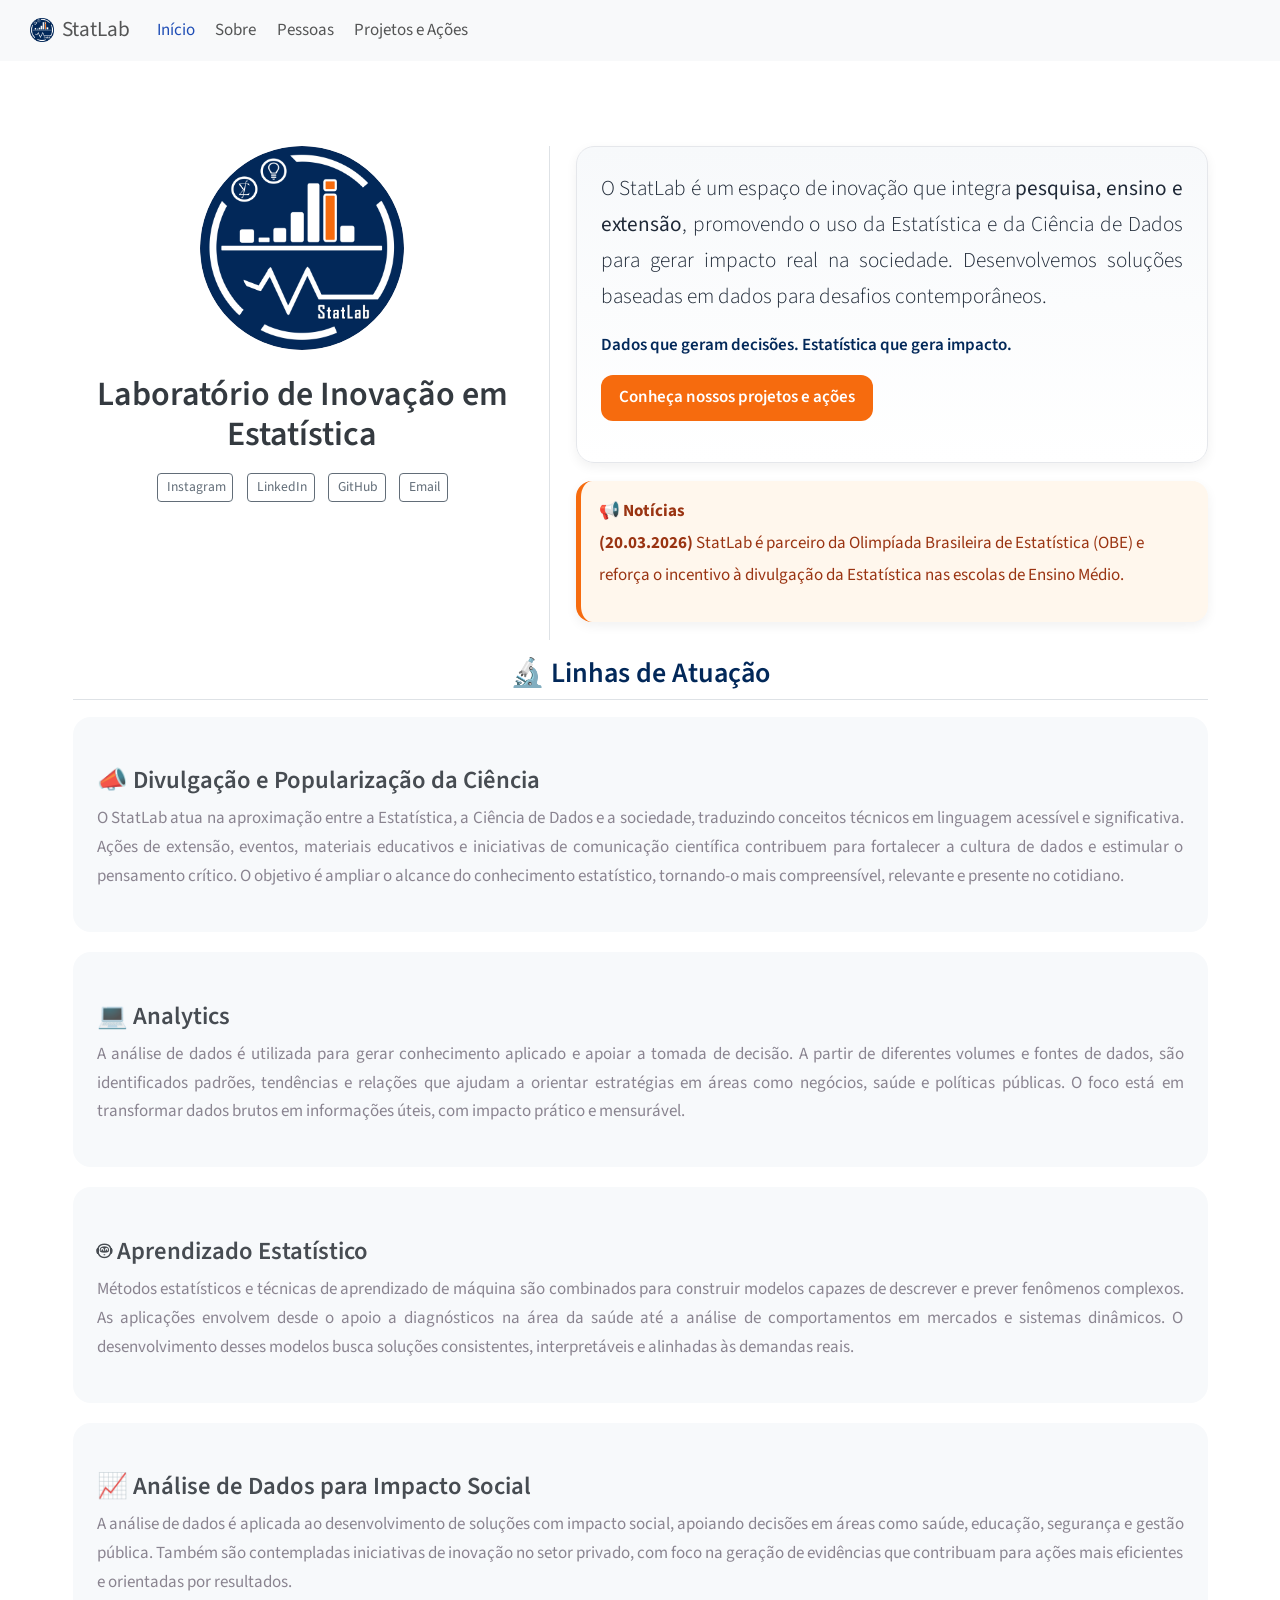
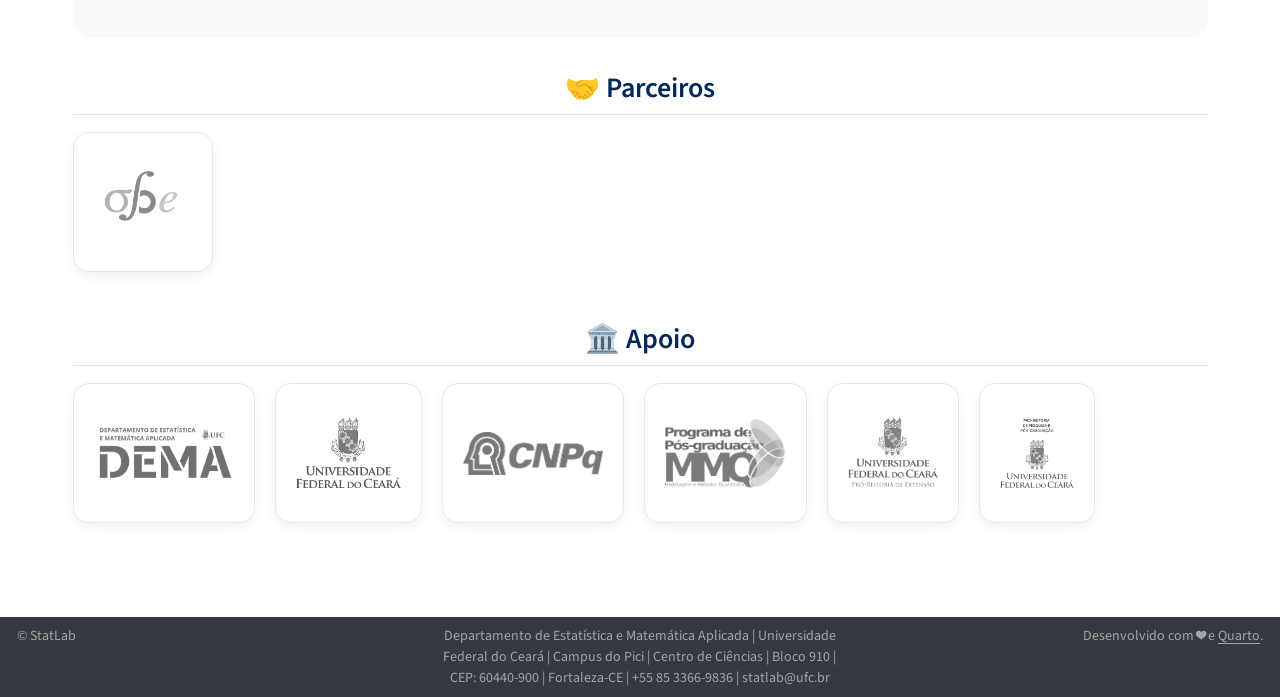
==== docs/index.html @ 7dc5fcb6 "AtualizacaoSobre" ====
<!DOCTYPE html>
<html xmlns="http://www.w3.org/1999/xhtml" lang="pt" xml:lang="pt"><head>

<meta charset="utf-8">
<meta name="generator" content="quarto-1.4.554">

<meta name="viewport" content="width=device-width, initial-scale=1.0, user-scalable=yes">


<title>StatLab - Laboratório de Inovação em Estatística</title>
<style>
code{white-space: pre-wrap;}
span.smallcaps{font-variant: small-caps;}
div.columns{display: flex; gap: min(4vw, 1.5em);}
div.column{flex: auto; overflow-x: auto;}
div.hanging-indent{margin-left: 1.5em; text-indent: -1.5em;}
ul.task-list{list-style: none;}
ul.task-list li input[type="checkbox"] {
  width: 0.8em;
  margin: 0 0.8em 0.2em -1em; /* quarto-specific, see https://github.com/quarto-dev/quarto-cli/issues/4556 */ 
  vertical-align: middle;
}
</style>


<script src="site_libs/quarto-nav/quarto-nav.js"></script>
<script src="site_libs/quarto-nav/headroom.min.js"></script>
<script src="site_libs/clipboard/clipboard.min.js"></script>
<script src="site_libs/quarto-search/autocomplete.umd.js"></script>
<script src="site_libs/quarto-search/fuse.min.js"></script>
<script src="site_libs/quarto-search/quarto-search.js"></script>
<meta name="quarto:offset" content="./">
<link href="./StatLab_oficial.png" rel="icon" type="image/png">
<script src="site_libs/quarto-html/quarto.js"></script>
<script src="site_libs/quarto-html/popper.min.js"></script>
<script src="site_libs/quarto-html/tippy.umd.min.js"></script>
<link href="site_libs/quarto-html/tippy.css" rel="stylesheet">
<link href="site_libs/quarto-html/quarto-syntax-highlighting.css" rel="stylesheet" id="quarto-text-highlighting-styles">
<script src="site_libs/bootstrap/bootstrap.min.js"></script>
<link href="site_libs/bootstrap/bootstrap-icons.css" rel="stylesheet">
<link href="site_libs/bootstrap/bootstrap.min.css" rel="stylesheet" id="quarto-bootstrap" data-mode="light">
<script id="quarto-search-options" type="application/json">{
  "location": "navbar",
  "copy-button": false,
  "collapse-after": 3,
  "panel-placement": "end",
  "type": "overlay",
  "limit": 50,
  "keyboard-shortcut": [
    "f",
    "/",
    "s"
  ],
  "show-item-context": false,
  "language": {
    "search-no-results-text": "Nenhum resultado",
    "search-matching-documents-text": "documentos correspondentes",
    "search-copy-link-title": "Copiar link para a busca",
    "search-hide-matches-text": "Esconder correspondências adicionais",
    "search-more-match-text": "mais correspondência neste documento",
    "search-more-matches-text": "mais correspondências neste documento",
    "search-clear-button-title": "Limpar",
    "search-text-placeholder": "",
    "search-detached-cancel-button-title": "Cancelar",
    "search-submit-button-title": "Enviar",
    "search-label": "Procurar"
  }
}</script>


<link rel="stylesheet" href="styles.css">
</head>

<body class="nav-fixed">

<div id="quarto-search-results"></div>
  <header id="quarto-header" class="headroom fixed-top">
    <nav class="navbar navbar-expand-lg " data-bs-theme="dark">
      <div class="navbar-container container-fluid">
      <div class="navbar-brand-container mx-auto">
    <a href="./index.html" class="navbar-brand navbar-brand-logo">
    <img src="./StatLab_oficial.png" alt="StatLab" class="navbar-logo">
    </a>
    <a class="navbar-brand" href="./index.html">
    <span class="navbar-title">StatLab</span>
    </a>
  </div>
            <div id="quarto-search" class="" title="Procurar"></div>
          <button class="navbar-toggler" type="button" data-bs-toggle="collapse" data-bs-target="#navbarCollapse" aria-controls="navbarCollapse" aria-expanded="false" aria-label="Alternar de navegação" onclick="if (window.quartoToggleHeadroom) { window.quartoToggleHeadroom(); }">
  <span class="navbar-toggler-icon"></span>
</button>
          <div class="collapse navbar-collapse" id="navbarCollapse">
            <ul class="navbar-nav navbar-nav-scroll me-auto">
  <li class="nav-item">
    <a class="nav-link active" href="./index.html" aria-current="page"> 
<span class="menu-text">Início</span></a>
  </li>  
  <li class="nav-item">
    <a class="nav-link" href="./sobre/"> 
<span class="menu-text">Sobre</span></a>
  </li>  
  <li class="nav-item">
    <a class="nav-link" href="./pessoas/"> 
<span class="menu-text">Pessoas</span></a>
  </li>  
  <li class="nav-item">
    <a class="nav-link" href="./projects/"> 
<span class="menu-text">Projetos e Ações</span></a>
  </li>  
</ul>
          </div> <!-- /navcollapse -->
          <div class="quarto-navbar-tools">
</div>
      </div> <!-- /container-fluid -->
    </nav>
</header>
<!-- content -->
<div id="quarto-content" class="quarto-container page-columns page-rows-contents page-layout-full page-navbar">
<!-- sidebar -->
<!-- margin-sidebar -->
    
<!-- main -->
<main class="content column-page" id="quarto-document-content">




<div class="quarto-about-trestles content column-page">
  <div class="about-entity">
    <img src="StatLab_oficial.png" class="about-image
  round " style="height: 12em; width: 12em;">
<header id="title-block-header" class="quarto-title-block default">
<div class="quarto-title">
<h1 class="title">Laboratório de Inovação em Estatística</h1>
</div>
<div class="quarto-title-meta column-page">
  </div>
</header>
    <div class="about-links">
  <a href="https://www.instagram.com/statlab_oficial/" class="about-link" rel="" target="">
    <i class="bi bi-instagram"></i>
     <span class="about-link-text">Instagram</span>
  </a>
  <a href="https://www.linkedin.com/in/laboratório-de-inovação-em-estatística-e-ciência-de-dados-statlab-ab653330b" class="about-link" rel="" target="">
    <i class="bi bi-linkedin"></i>
     <span class="about-link-text">LinkedIn</span>
  </a>
  <a href="https://github.com/statlab-oficial/" class="about-link" rel="" target="">
    <i class="bi bi-github"></i>
     <span class="about-link-text">GitHub</span>
  </a>
  <a href="mailto:statlab@ufc.br" class="about-link" rel="" target="">
    <i class="bi bi-envelope"></i>
     <span class="about-link-text">Email</span>
  </a>
</div>
  </div>
  <div class="about-contents"><div id="hero">
<div class="bloco-destaque">
<p class="lead" id="para2">
O StatLab é um espaço de inovação que integra <strong>pesquisa, ensino e extensão</strong>, promovendo o uso da Estatística e da Ciência de Dados para gerar impacto real na sociedade. Desenvolvemos soluções baseadas em dados para desafios contemporâneos.
</p>
<p style="margin-top:10px; font-weight:600; color:#022859;">
Dados que geram decisões. Estatística que gera impacto.
</p>
<p><a href="./projects/" class="botao-statlab">Conheça nossos projetos e ações</a></p>
</div>
<div class="aviso-destaque">
<p><strong>📢 Notícias</strong><br>
<strong>(20.03.2026)</strong> StatLab é parceiro da Olimpíada Brasileira de Estatística (OBE) e reforça o incentivo à divulgação da Estatística nas escolas de Ensino Médio.</p>
</div>
</div></div>
</div>

<section id="linhas-de-atuação" class="level2 test">
<h2 class="test" data-anchor-id="linhas-de-atuação">🔬 Linhas de Atuação</h2>
<div class="grid">
<div class="g-col-12 g-col-md-4">
<section id="divulgação-e-popularização-da-ciência" class="level3 bloco-claro">
<h3 data-anchor-id="divulgação-e-popularização-da-ciência">📣 Divulgação e Popularização da Ciência</h3>
<p id="para1">
O StatLab atua na aproximação entre a Estatística, a Ciência de Dados e a sociedade, traduzindo conceitos técnicos em linguagem acessível e significativa. Ações de extensão, eventos, materiais educativos e iniciativas de comunicação científica contribuem para fortalecer a cultura de dados e estimular o pensamento crítico. O objetivo é ampliar o alcance do conhecimento estatístico, tornando-o mais compreensível, relevante e presente no cotidiano.
</p>
</section>
</div>
<div class="g-col-12 g-col-md-4">
<section id="analytics" class="level3 bloco-claro">
<h3 data-anchor-id="analytics">💻 Analytics</h3>
<p id="para1">
A análise de dados é utilizada para gerar conhecimento aplicado e apoiar a tomada de decisão. A partir de diferentes volumes e fontes de dados, são identificados padrões, tendências e relações que ajudam a orientar estratégias em áreas como negócios, saúde e políticas públicas. O foco está em transformar dados brutos em informações úteis, com impacto prático e mensurável.
</p>
</section>
</div>
<div class="g-col-12 g-col-md-4">
<section id="aprendizado-estatístico" class="level3 bloco-claro">
<h3 data-anchor-id="aprendizado-estatístico">🤖 Aprendizado Estatístico</h3>
<p id="para1">
Métodos estatísticos e técnicas de aprendizado de máquina são combinados para construir modelos capazes de descrever e prever fenômenos complexos. As aplicações envolvem desde o apoio a diagnósticos na área da saúde até a análise de comportamentos em mercados e sistemas dinâmicos. O desenvolvimento desses modelos busca soluções consistentes, interpretáveis e alinhadas às demandas reais.
</p>
</section>
</div>
<div class="g-col-12 g-col-md-4">
<section id="análise-de-dados-para-impacto-social" class="level3 bloco-claro">
<h3 data-anchor-id="análise-de-dados-para-impacto-social">📈 Análise de Dados para Impacto Social</h3>
<p id="para1">
A análise de dados é aplicada ao desenvolvimento de soluções com impacto social, apoiando decisões em áreas como saúde, educação, segurança e gestão pública. Também são contempladas iniciativas de inovação no setor privado, com foco na geração de evidências que contribuam para ações mais eficientes e orientadas por resultados.
</p>
</section>
</div>
</div>
</section>
<section id="parceiros" class="level2 test">
<h2 class="test" data-anchor-id="parceiros">🤝 Parceiros</h2>
<div class="grid">
<div class="g-col-6 g-col-md-4">
<p><a href="https://obe.icmc.usp.br/" target="_blank" class="apoio-card"> <img src="logo_escrito.png" class="img-fluid"> </a></p>
</div>
</div>
</section>
<section id="apoio" class="level2 test">
<h2 class="test" data-anchor-id="apoio">🏛️ Apoio</h2>
<div class="grid">
<div class="g-col-6 g-col-md-4">
<p><a href="https://dema.ufc.br/pt/" target="_blank" class="apoio-card"> <img src="DEMA.jpg" class="img-fluid"> </a></p>
</div>
<div class="g-col-6 g-col-md-4">
<p><a href="https://www.ufc.br" target="_blank" class="apoio-card"> <img src="logoufc.png" class="img-fluid"> </a></p>
</div>
<div class="g-col-6 g-col-md-4">
<p><a href="https://www.gov.br/cnpq/pt-br" target="_blank" class="apoio-card"> <img src="CNPq.png" class="img-fluid"> </a></p>
</div>
<div class="g-col-6 g-col-md-4">
<p><a href="https://mmq.ufc.br/pt/" target="_blank" class="apoio-card"> <img src="MMQ.png" class="img-fluid"> </a></p>
</div>
<div class="g-col-6 g-col-md-4">
<p><a href="https://prex.ufc.br/pt/" target="_blank" class="apoio-card"> <img src="logo1prex.png" class="img-fluid"> </a></p>
</div>
<div class="g-col-6 g-col-md-4">
<p><a href="https://prppg.ufc.br/pt/" target="_blank" class="apoio-card"> <img src="prpg.png" class="img-fluid"> </a></p>
</div>
</div>



</section>

</main> <!-- /main -->
<script id="quarto-html-after-body" type="application/javascript">
window.document.addEventListener("DOMContentLoaded", function (event) {
  const toggleBodyColorMode = (bsSheetEl) => {
    const mode = bsSheetEl.getAttribute("data-mode");
    const bodyEl = window.document.querySelector("body");
    if (mode === "dark") {
      bodyEl.classList.add("quarto-dark");
      bodyEl.classList.remove("quarto-light");
    } else {
      bodyEl.classList.add("quarto-light");
      bodyEl.classList.remove("quarto-dark");
    }
  }
  const toggleBodyColorPrimary = () => {
    const bsSheetEl = window.document.querySelector("link#quarto-bootstrap");
    if (bsSheetEl) {
      toggleBodyColorMode(bsSheetEl);
    }
  }
  toggleBodyColorPrimary();  
  const isCodeAnnotation = (el) => {
    for (const clz of el.classList) {
      if (clz.startsWith('code-annotation-')) {                     
        return true;
      }
    }
    return false;
  }
  const clipboard = new window.ClipboardJS('.code-copy-button', {
    text: function(trigger) {
      const codeEl = trigger.previousElementSibling.cloneNode(true);
      for (const childEl of codeEl.children) {
        if (isCodeAnnotation(childEl)) {
          childEl.remove();
        }
      }
      return codeEl.innerText;
    }
  });
  clipboard.on('success', function(e) {
    // button target
    const button = e.trigger;
    // don't keep focus
    button.blur();
    // flash "checked"
    button.classList.add('code-copy-button-checked');
    var currentTitle = button.getAttribute("title");
    button.setAttribute("title", "Copiada");
    let tooltip;
    if (window.bootstrap) {
      button.setAttribute("data-bs-toggle", "tooltip");
      button.setAttribute("data-bs-placement", "left");
      button.setAttribute("data-bs-title", "Copiada");
      tooltip = new bootstrap.Tooltip(button, 
        { trigger: "manual", 
          customClass: "code-copy-button-tooltip",
          offset: [0, -8]});
      tooltip.show();    
    }
    setTimeout(function() {
      if (tooltip) {
        tooltip.hide();
        button.removeAttribute("data-bs-title");
        button.removeAttribute("data-bs-toggle");
        button.removeAttribute("data-bs-placement");
      }
      button.setAttribute("title", currentTitle);
      button.classList.remove('code-copy-button-checked');
    }, 1000);
    // clear code selection
    e.clearSelection();
  });
    var localhostRegex = new RegExp(/^(?:http|https):\/\/localhost\:?[0-9]*\//);
    var mailtoRegex = new RegExp(/^mailto:/);
      var filterRegex = new RegExp('/' + window.location.host + '/');
    var isInternal = (href) => {
        return filterRegex.test(href) || localhostRegex.test(href) || mailtoRegex.test(href);
    }
    // Inspect non-navigation links and adorn them if external
 	var links = window.document.querySelectorAll('a[href]:not(.nav-link):not(.navbar-brand):not(.toc-action):not(.sidebar-link):not(.sidebar-item-toggle):not(.pagination-link):not(.no-external):not([aria-hidden]):not(.dropdown-item):not(.quarto-navigation-tool)');
    for (var i=0; i<links.length; i++) {
      const link = links[i];
      if (!isInternal(link.href)) {
        // undo the damage that might have been done by quarto-nav.js in the case of
        // links that we want to consider external
        if (link.dataset.originalHref !== undefined) {
          link.href = link.dataset.originalHref;
        }
      }
    }
  function tippyHover(el, contentFn, onTriggerFn, onUntriggerFn) {
    const config = {
      allowHTML: true,
      maxWidth: 500,
      delay: 100,
      arrow: false,
      appendTo: function(el) {
          return el.parentElement;
      },
      interactive: true,
      interactiveBorder: 10,
      theme: 'quarto',
      placement: 'bottom-start',
    };
    if (contentFn) {
      config.content = contentFn;
    }
    if (onTriggerFn) {
      config.onTrigger = onTriggerFn;
    }
    if (onUntriggerFn) {
      config.onUntrigger = onUntriggerFn;
    }
    window.tippy(el, config); 
  }
  const noterefs = window.document.querySelectorAll('a[role="doc-noteref"]');
  for (var i=0; i<noterefs.length; i++) {
    const ref = noterefs[i];
    tippyHover(ref, function() {
      // use id or data attribute instead here
      let href = ref.getAttribute('data-footnote-href') || ref.getAttribute('href');
      try { href = new URL(href).hash; } catch {}
      const id = href.replace(/^#\/?/, "");
      const note = window.document.getElementById(id);
      if (note) {
        return note.innerHTML;
      } else {
        return "";
      }
    });
  }
  const xrefs = window.document.querySelectorAll('a.quarto-xref');
  const processXRef = (id, note) => {
    // Strip column container classes
    const stripColumnClz = (el) => {
      el.classList.remove("page-full", "page-columns");
      if (el.children) {
        for (const child of el.children) {
          stripColumnClz(child);
        }
      }
    }
    stripColumnClz(note)
    if (id === null || id.startsWith('sec-')) {
      // Special case sections, only their first couple elements
      const container = document.createElement("div");
      if (note.children && note.children.length > 2) {
        container.appendChild(note.children[0].cloneNode(true));
        for (let i = 1; i < note.children.length; i++) {
          const child = note.children[i];
          if (child.tagName === "P" && child.innerText === "") {
            continue;
          } else {
            container.appendChild(child.cloneNode(true));
            break;
          }
        }
        if (window.Quarto?.typesetMath) {
          window.Quarto.typesetMath(container);
        }
        return container.innerHTML
      } else {
        if (window.Quarto?.typesetMath) {
          window.Quarto.typesetMath(note);
        }
        return note.innerHTML;
      }
    } else {
      // Remove any anchor links if they are present
      const anchorLink = note.querySelector('a.anchorjs-link');
      if (anchorLink) {
        anchorLink.remove();
      }
      if (window.Quarto?.typesetMath) {
        window.Quarto.typesetMath(note);
      }
      // TODO in 1.5, we should make sure this works without a callout special case
      if (note.classList.contains("callout")) {
        return note.outerHTML;
      } else {
        return note.innerHTML;
      }
    }
  }
  for (var i=0; i<xrefs.length; i++) {
    const xref = xrefs[i];
    tippyHover(xref, undefined, function(instance) {
      instance.disable();
      let url = xref.getAttribute('href');
      let hash = undefined; 
      if (url.startsWith('#')) {
        hash = url;
      } else {
        try { hash = new URL(url).hash; } catch {}
      }
      if (hash) {
        const id = hash.replace(/^#\/?/, "");
        const note = window.document.getElementById(id);
        if (note !== null) {
          try {
            const html = processXRef(id, note.cloneNode(true));
            instance.setContent(html);
          } finally {
            instance.enable();
            instance.show();
          }
        } else {
          // See if we can fetch this
          fetch(url.split('#')[0])
          .then(res => res.text())
          .then(html => {
            const parser = new DOMParser();
            const htmlDoc = parser.parseFromString(html, "text/html");
            const note = htmlDoc.getElementById(id);
            if (note !== null) {
              const html = processXRef(id, note);
              instance.setContent(html);
            } 
          }).finally(() => {
            instance.enable();
            instance.show();
          });
        }
      } else {
        // See if we can fetch a full url (with no hash to target)
        // This is a special case and we should probably do some content thinning / targeting
        fetch(url)
        .then(res => res.text())
        .then(html => {
          const parser = new DOMParser();
          const htmlDoc = parser.parseFromString(html, "text/html");
          const note = htmlDoc.querySelector('main.content');
          if (note !== null) {
            // This should only happen for chapter cross references
            // (since there is no id in the URL)
            // remove the first header
            if (note.children.length > 0 && note.children[0].tagName === "HEADER") {
              note.children[0].remove();
            }
            const html = processXRef(null, note);
            instance.setContent(html);
          } 
        }).finally(() => {
          instance.enable();
          instance.show();
        });
      }
    }, function(instance) {
    });
  }
      let selectedAnnoteEl;
      const selectorForAnnotation = ( cell, annotation) => {
        let cellAttr = 'data-code-cell="' + cell + '"';
        let lineAttr = 'data-code-annotation="' +  annotation + '"';
        const selector = 'span[' + cellAttr + '][' + lineAttr + ']';
        return selector;
      }
      const selectCodeLines = (annoteEl) => {
        const doc = window.document;
        const targetCell = annoteEl.getAttribute("data-target-cell");
        const targetAnnotation = annoteEl.getAttribute("data-target-annotation");
        const annoteSpan = window.document.querySelector(selectorForAnnotation(targetCell, targetAnnotation));
        const lines = annoteSpan.getAttribute("data-code-lines").split(",");
        const lineIds = lines.map((line) => {
          return targetCell + "-" + line;
        })
        let top = null;
        let height = null;
        let parent = null;
        if (lineIds.length > 0) {
            //compute the position of the single el (top and bottom and make a div)
            const el = window.document.getElementById(lineIds[0]);
            top = el.offsetTop;
            height = el.offsetHeight;
            parent = el.parentElement.parentElement;
          if (lineIds.length > 1) {
            const lastEl = window.document.getElementById(lineIds[lineIds.length - 1]);
            const bottom = lastEl.offsetTop + lastEl.offsetHeight;
            height = bottom - top;
          }
          if (top !== null && height !== null && parent !== null) {
            // cook up a div (if necessary) and position it 
            let div = window.document.getElementById("code-annotation-line-highlight");
            if (div === null) {
              div = window.document.createElement("div");
              div.setAttribute("id", "code-annotation-line-highlight");
              div.style.position = 'absolute';
              parent.appendChild(div);
            }
            div.style.top = top - 2 + "px";
            div.style.height = height + 4 + "px";
            div.style.left = 0;
            let gutterDiv = window.document.getElementById("code-annotation-line-highlight-gutter");
            if (gutterDiv === null) {
              gutterDiv = window.document.createElement("div");
              gutterDiv.setAttribute("id", "code-annotation-line-highlight-gutter");
              gutterDiv.style.position = 'absolute';
              const codeCell = window.document.getElementById(targetCell);
              const gutter = codeCell.querySelector('.code-annotation-gutter');
              gutter.appendChild(gutterDiv);
            }
            gutterDiv.style.top = top - 2 + "px";
            gutterDiv.style.height = height + 4 + "px";
          }
          selectedAnnoteEl = annoteEl;
        }
      };
      const unselectCodeLines = () => {
        const elementsIds = ["code-annotation-line-highlight", "code-annotation-line-highlight-gutter"];
        elementsIds.forEach((elId) => {
          const div = window.document.getElementById(elId);
          if (div) {
            div.remove();
          }
        });
        selectedAnnoteEl = undefined;
      };
        // Handle positioning of the toggle
    window.addEventListener(
      "resize",
      throttle(() => {
        elRect = undefined;
        if (selectedAnnoteEl) {
          selectCodeLines(selectedAnnoteEl);
        }
      }, 10)
    );
    function throttle(fn, ms) {
    let throttle = false;
    let timer;
      return (...args) => {
        if(!throttle) { // first call gets through
            fn.apply(this, args);
            throttle = true;
        } else { // all the others get throttled
            if(timer) clearTimeout(timer); // cancel #2
            timer = setTimeout(() => {
              fn.apply(this, args);
              timer = throttle = false;
            }, ms);
        }
      };
    }
      // Attach click handler to the DT
      const annoteDls = window.document.querySelectorAll('dt[data-target-cell]');
      for (const annoteDlNode of annoteDls) {
        annoteDlNode.addEventListener('click', (event) => {
          const clickedEl = event.target;
          if (clickedEl !== selectedAnnoteEl) {
            unselectCodeLines();
            const activeEl = window.document.querySelector('dt[data-target-cell].code-annotation-active');
            if (activeEl) {
              activeEl.classList.remove('code-annotation-active');
            }
            selectCodeLines(clickedEl);
            clickedEl.classList.add('code-annotation-active');
          } else {
            // Unselect the line
            unselectCodeLines();
            clickedEl.classList.remove('code-annotation-active');
          }
        });
      }
  const findCites = (el) => {
    const parentEl = el.parentElement;
    if (parentEl) {
      const cites = parentEl.dataset.cites;
      if (cites) {
        return {
          el,
          cites: cites.split(' ')
        };
      } else {
        return findCites(el.parentElement)
      }
    } else {
      return undefined;
    }
  };
  var bibliorefs = window.document.querySelectorAll('a[role="doc-biblioref"]');
  for (var i=0; i<bibliorefs.length; i++) {
    const ref = bibliorefs[i];
    const citeInfo = findCites(ref);
    if (citeInfo) {
      tippyHover(citeInfo.el, function() {
        var popup = window.document.createElement('div');
        citeInfo.cites.forEach(function(cite) {
          var citeDiv = window.document.createElement('div');
          citeDiv.classList.add('hanging-indent');
          citeDiv.classList.add('csl-entry');
          var biblioDiv = window.document.getElementById('ref-' + cite);
          if (biblioDiv) {
            citeDiv.innerHTML = biblioDiv.innerHTML;
          }
          popup.appendChild(citeDiv);
        });
        return popup.innerHTML;
      });
    }
  }
});
</script>
</div> <!-- /content -->
<footer class="footer">
  <div class="nav-footer">
    <div class="nav-footer-left">
<p>© StatLab</p>
</div>   
    <div class="nav-footer-center">
<p>Departamento de Estatística e Matemática Aplicada | Universidade Federal do Ceará | Campus do Pici | Centro de Ciências | Bloco 910 | CEP: 60440-900 | Fortaleza-CE | +55 85 3366-9836 | statlab@ufc.br</p>
</div>
    <div class="nav-footer-right">
<p>Desenvolvido com ❤️ e <a href="https://quarto.org/">Quarto</a>.</p>
</div>
  </div>
</footer>




</body></html>
---- docs/site_libs/quarto-html/tippy.css ----
.tippy-box[data-animation=fade][data-state=hidden]{opacity:0}[data-tippy-root]{max-width:calc(100vw - 10px)}.tippy-box{position:relative;background-color:#333;color:#fff;border-radius:4px;font-size:14px;line-height:1.4;white-space:normal;outline:0;transition-property:transform,visibility,opacity}.tippy-box[data-placement^=top]>.tippy-arrow{bottom:0}.tippy-box[data-placement^=top]>.tippy-arrow:before{bottom:-7px;left:0;border-width:8px 8px 0;border-top-color:initial;transform-origin:center top}.tippy-box[data-placement^=bottom]>.tippy-arrow{top:0}.tippy-box[data-placement^=bottom]>.tippy-arrow:before{top:-7px;left:0;border-width:0 8px 8px;border-bottom-color:initial;transform-origin:center bottom}.tippy-box[data-placement^=left]>.tippy-arrow{right:0}.tippy-box[data-placement^=left]>.tippy-arrow:before{border-width:8px 0 8px 8px;border-left-color:initial;right:-7px;transform-origin:center left}.tippy-box[data-placement^=right]>.tippy-arrow{left:0}.tippy-box[data-placement^=right]>.tippy-arrow:before{left:-7px;border-width:8px 8px 8px 0;border-right-color:initial;transform-origin:center right}.tippy-box[data-inertia][data-state=visible]{transition-timing-function:cubic-bezier(.54,1.5,.38,1.11)}.tippy-arrow{width:16px;height:16px;color:#333}.tippy-arrow:before{content:"";position:absolute;border-color:transparent;border-style:solid}.tippy-content{position:relative;padding:5px 9px;z-index:1}
---- docs/site_libs/quarto-html/quarto-syntax-highlighting.css ----
/* quarto syntax highlight colors */
:root {
  --quarto-hl-ot-color: #003B4F;
  --quarto-hl-at-color: #657422;
  --quarto-hl-ss-color: #20794D;
  --quarto-hl-an-color: #5E5E5E;
  --quarto-hl-fu-color: #4758AB;
  --quarto-hl-st-color: #20794D;
  --quarto-hl-cf-color: #003B4F;
  --quarto-hl-op-color: #5E5E5E;
  --quarto-hl-er-color: #AD0000;
  --quarto-hl-bn-color: #AD0000;
  --quarto-hl-al-color: #AD0000;
  --quarto-hl-va-color: #111111;
  --quarto-hl-bu-color: inherit;
  --quarto-hl-ex-color: inherit;
  --quarto-hl-pp-color: #AD0000;
  --quarto-hl-in-color: #5E5E5E;
  --quarto-hl-vs-color: #20794D;
  --quarto-hl-wa-color: #5E5E5E;
  --quarto-hl-do-color: #5E5E5E;
  --quarto-hl-im-color: #00769E;
  --quarto-hl-ch-color: #20794D;
  --quarto-hl-dt-color: #AD0000;
  --quarto-hl-fl-color: #AD0000;
  --quarto-hl-co-color: #5E5E5E;
  --quarto-hl-cv-color: #5E5E5E;
  --quarto-hl-cn-color: #8f5902;
  --quarto-hl-sc-color: #5E5E5E;
  --quarto-hl-dv-color: #AD0000;
  --quarto-hl-kw-color: #003B4F;
}

/* other quarto variables */
:root {
  --quarto-font-monospace: SFMono-Regular, Menlo, Monaco, Consolas, "Liberation Mono", "Courier New", monospace;
}

pre > code.sourceCode > span {
  color: #003B4F;
}

code span {
  color: #003B4F;
}

code.sourceCode > span {
  color: #003B4F;
}

div.sourceCode,
div.sourceCode pre.sourceCode {
  color: #003B4F;
}

code span.ot {
  color: #003B4F;
  font-style: inherit;
}

code span.at {
  color: #657422;
  font-style: inherit;
}

code span.ss {
  color: #20794D;
  font-style: inherit;
}

code span.an {
  color: #5E5E5E;
  font-style: inherit;
}

code span.fu {
  color: #4758AB;
  font-style: inherit;
}

code span.st {
  color: #20794D;
  font-style: inherit;
}

code span.cf {
  color: #003B4F;
  font-style: inherit;
}

code span.op {
  color: #5E5E5E;
  font-style: inherit;
}

code span.er {
  color: #AD0000;
  font-style: inherit;
}

code span.bn {
  color: #AD0000;
  font-style: inherit;
}

code span.al {
  color: #AD0000;
  font-style: inherit;
}

code span.va {
  color: #111111;
  font-style: inherit;
}

code span.bu {
  font-style: inherit;
}

code span.ex {
  font-style: inherit;
}

code span.pp {
  color: #AD0000;
  font-style: inherit;
}

code span.in {
  color: #5E5E5E;
  font-style: inherit;
}

code span.vs {
  color: #20794D;
  font-style: inherit;
}

code span.wa {
  color: #5E5E5E;
  font-style: italic;
}

code span.do {
  color: #5E5E5E;
  font-style: italic;
}

code span.im {
  color: #00769E;
  font-style: inherit;
}

code span.ch {
  color: #20794D;
  font-style: inherit;
}

code span.dt {
  color: #AD0000;
  font-style: inherit;
}

code span.fl {
  color: #AD0000;
  font-style: inherit;
}

code span.co {
  color: #5E5E5E;
  font-style: inherit;
}

code span.cv {
  color: #5E5E5E;
  font-style: italic;
}

code span.cn {
  color: #8f5902;
  font-style: inherit;
}

code span.sc {
  color: #5E5E5E;
  font-style: inherit;
}

code span.dv {
  color: #AD0000;
  font-style: inherit;
}

code span.kw {
  color: #003B4F;
  font-style: inherit;
}

.prevent-inlining {
  content: "</";
}

/*# sourceMappingURL=debc5d5d77c3f9108843748ff7464032.css.map */
---- docs/styles.css ----
/* =========================
   CSS STYLES — STATLAB
   ========================= */


/* =========================
   1. PALETA BASE
   ========================= */

:root {
  --statlab-blue: #022859;
  --statlab-orange: #F66B0E;

  --text-primary: #1F2937;
  --text-secondary: #6B7280;
  --text-muted: #8A8490;

  --bg-white: #FFFFFF;
  --bg-light: #F7F9FB;
  --bg-soft-blue: #EFF6FF;
  --bg-soft-orange: #FFF7ED;
  --bg-soft-yellow: #FFFBEB;
  --bg-soft-green: #ECFDF5;

  --border-light: #E5E7EB;
  --border-blue: #2563EB;
  --border-orange: #F66B0E;
  --border-yellow: #F59E0B;
  --border-green: #16A34A;

  --shadow-soft: 0 4px 12px rgba(0, 0, 0, 0.06);
  --shadow-hover: 0 8px 22px rgba(0, 0, 0, 0.10);

  --radius-sm: 12px;
  --radius-md: 16px;
  --radius-lg: 18px;

  --transition-default: all 0.3s ease;
}


/* =========================
   2. TEXTOS
   ========================= */

#para1 {
  color: var(--text-muted);
  text-align: justify;
  line-height: 1.7;
}

#para2 {
  color: var(--text-primary);
  text-align: justify;
  line-height: 1.7;
}

.test h2 {
  text-align: center;
  color: var(--statlab-blue);
}

.frase-institucional {
  margin-top: 10px;
  font-weight: 600;
  color: var(--statlab-blue);
}


/* =========================
   3. GRID E LAYOUT
   ========================= */

.grid {
  display: flex;
  flex-wrap: wrap;
  gap: 20px;
}

.g-col-3 {
  flex: 0 0 22%;
  text-align: center;
}

.g-col-3 img {
  border-radius: 50%;
}


/* =========================
   4. BLOCOS INSTITUCIONAIS
   ========================= */

.bloco-claro {
  background: var(--bg-light);
  border-radius: var(--radius-lg);
  padding: 24px;
}

.bloco-destaque {
  background: linear-gradient(180deg, #F7F9FB 0%, #FFFFFF 100%);
  border: 1px solid var(--border-light);
  border-radius: var(--radius-lg);
  padding: 24px;
  box-shadow: var(--shadow-soft);
}


/* =========================
   5. AVISOS E DESTAQUES
   ========================= */

.aviso-info,
.aviso-alerta,
.aviso-sucesso,
.aviso-destaque {
  padding: 16px 18px;
  margin: 18px 0;
  border-radius: var(--radius-md);
  border-left: 5px solid;
  line-height: 1.65;
  box-shadow: var(--shadow-soft);
}

.aviso-info {
  background: var(--bg-soft-blue);
  border-left-color: var(--border-blue);
  color: #1E3A8A;
}

.aviso-alerta {
  background: var(--bg-soft-yellow);
  border-left-color: var(--border-yellow);
  color: #92400E;
}

.aviso-sucesso {
  background: var(--bg-soft-green);
  border-left-color: var(--border-green);
  color: #166534;
}

.aviso-destaque {
  background: var(--bg-soft-orange);
  border-left-color: var(--border-orange);
  color: #9A3412;
}

.aviso-info strong,
.aviso-alerta strong,
.aviso-sucesso strong,
.aviso-destaque strong {
  display: inline-block;
  margin-bottom: 4px;
  font-weight: 700;
}


/* =========================
   6. LINKS E BOTÕES
   ========================= */

.link-statlab {
  color: var(--statlab-blue);
  text-decoration: none;
  font-weight: 600;
  transition: var(--transition-default);
}

.link-statlab:hover {
  color: var(--statlab-orange);
}

.botao-statlab {
  display: inline-block;
  padding: 10px 18px;
  background: var(--statlab-orange);
  color: var(--bg-white);
  border-radius: var(--radius-sm);
  text-decoration: none;
  font-weight: 600;
  transition: var(--transition-default);
}

.botao-statlab:hover {
  background: #E85D04;
  color: var(--bg-white);
  transform: translateY(-2px);
}


/* =========================
   7. ITENS E CARDS DE APOIO
   ========================= */

.apoio-item {
  text-align: center;
  padding: 20px;
}

.apoio-item img {
  max-width: 180px;
  max-height: 90px;
  object-fit: contain;
  filter: grayscale(100%);
  opacity: 0.8;
  transition: var(--transition-default);
}

.apoio-item img:hover {
  filter: grayscale(0%);
  opacity: 1;
  transform: scale(1.04);
}

.apoio-card {
  display: flex;
  align-items: center;
  justify-content: center;
  height: 140px;
  padding: 20px;
  border-radius: var(--radius-md);
  background: var(--bg-white);
  border: 1px solid var(--border-light);
  box-shadow: var(--shadow-soft);
  transition: var(--transition-default);
  text-decoration: none;
}

.apoio-card img {
  max-width: 140px;
  max-height: 70px;
  object-fit: contain;
  filter: grayscale(100%);
  opacity: 0.75;
  transition: var(--transition-default);
}

.apoio-card:hover {
  transform: translateY(-4px);
  box-shadow: var(--shadow-hover);
  border-color: rgba(2, 40, 89, 0.12);
}

.apoio-card:hover img {
  filter: grayscale(0%);
  opacity: 1;
}


/* =========================
   8. CARDS DE PESSOAS
   ========================= */

.membro-card {
  background: var(--bg-white);
  border: 1px solid var(--border-light);
  border-radius: var(--radius-md);
  padding: 24px 20px;
  box-shadow: var(--shadow-soft);
  transition: var(--transition-default);
  text-align: center;
  height: 100%;
}

.membro-card:hover {
  transform: translateY(-4px);
  box-shadow: var(--shadow-hover);
}

.membro-card img {
  width: 100%;
  max-width: 140px;
  aspect-ratio: 1 / 1;
  object-fit: cover;
  object-position: center top;  /* ← adicionar aqui */
  border-radius: 50%;
  margin-bottom: 12px;
}

.membro-card strong {
  display: block;
  color: var(--statlab-blue);
  margin-bottom: 6px;
}

.membro-card p,
.membro-card span {
  color: var(--text-secondary);
  line-height: 1.5;
}

/* =========================
   9. PROJETOS E AÇÕES
   ========================= */

.projects-grid {
  display: grid;
  grid-template-columns: 1fr;
  gap: 16px;
}

.project-card {
  background: var(--bg-white);
  border-radius: var(--radius-md);
  padding: 18px 20px;
  box-shadow: var(--shadow-soft);
  transition: var(--transition-default);
  border-left: 5px solid var(--statlab-orange);
  cursor: pointer;
}

.project-card:hover {
  transform: translateY(-4px);
  box-shadow: var(--shadow-hover);
}

.project-title {
  font-weight: 600;
  font-size: 1.05em;
  display: flex;
  align-items: center;
  gap: 10px;
}

.project-icon {
  font-size: 1.2em;
}

.project-desc {
  margin-top: 10px;
  color: var(--text-secondary);
  line-height: 1.6;
  max-height: 0;
  overflow: hidden;
  transition: max-height 0.35s ease;
}

.project-card.active .project-desc {
  max-height: 800px;
}

.project-link {
  margin-top: 12px;
}

.project-link a {
  display: inline-block;
  font-size: 0.95em;
}

.project-link a:hover {
  text-decoration: underline;
}

.project-extensao {
  border-left-color: var(--statlab-orange);
}

.project-ensino {
  border-left-color: var(--border-blue);
}

.project-pesquisa {
  border-left-color: var(--border-green);
}

/* =========================
   10. GRUPOS DE PESQUISA
   ========================= */

.group-grid {
  display: grid;
  grid-template-columns: 1fr;
  gap: 12px;
}

.group-card {
  padding: 16px 18px;
  border-radius: var(--radius-sm);
  background: var(--bg-white);
  box-shadow: var(--shadow-soft);
  transition: var(--transition-default);
  border-left: 5px solid var(--statlab-blue);
}

.group-card:hover {
  transform: translateY(-3px);
  box-shadow: var(--shadow-hover);
}

.group-title {
  font-weight: 600;
  font-size: 1.05em;
  display: flex;
  align-items: center;
  gap: 10px;
}

.group-link {
  margin-top: 6px;
  font-size: 0.95em;
}

.group-link a {
  text-decoration: none;
  color: var(--statlab-blue);
}

.group-link a:hover {
  color: var(--statlab-orange);
}


/* =========================
   11. PUBLICAÇÕES
   ========================= */

.highlight-section {
  margin-bottom: 25px;
}

.highlight-title {
  font-size: 1.2em;
  font-weight: 600;
  margin-bottom: 10px;
  color: var(--statlab-blue);
}

.highlight-card,
.pub-card {
  padding: 14px 16px;
  border-radius: var(--radius-sm);
  background: var(--bg-white);
  margin-bottom: 10px;
  box-shadow: var(--shadow-soft);
}

.highlight-card {
  border-left: 5px solid var(--statlab-orange);
}

.badge {
  display: inline-block;
  padding: 4px 8px;
  border-radius: 6px;
  font-size: 0.75em;
  font-weight: 600;
  margin-right: 5px;
}

.A1 { background: #1e7e34; color: white; }
.A2 { background: #2c7be5; color: white; }
.A3 { background: #17a2b8; color: white; }
.A4 { background: #6f42c1; color: white; }
.B1 { background: #fd7e14; color: white; }
.B2 { background: #ffc107; color: black; }
.B3 { background: #6c757d; color: white; }
.C  { background: #343a40; color: white; }

.search-box {
  width: 100%;
  padding: 10px 12px;
  margin: 10px 0 14px 0;
  border-radius: 8px;
  border: 1px solid var(--border-light);
}


/* =========================
   12. RESPONSIVIDADE
   ========================= */

@media (max-width: 992px) {
  .g-col-3 {
    flex: 0 0 47%;
  }
}

@media (max-width: 576px) {
  .grid {
    gap: 16px;
  }

  .g-col-3 {
    flex: 0 0 100%;
  }

  .apoio-card {
    height: 120px;
    padding: 16px;
  }

  .apoio-card img {
    max-width: 120px;
    max-height: 60px;
  }

  .apoio-item img {
    max-width: 150px;
    max-height: 80px;
  }

  .aviso-info,
  .aviso-alerta,
  .aviso-sucesso,
  .aviso-destaque,
  .bloco-claro,
  .bloco-destaque,
  .membro-card,
  .project-card,
  .group-card,
  .highlight-card,
  .pub-card {
    padding: 16px;
  }
}
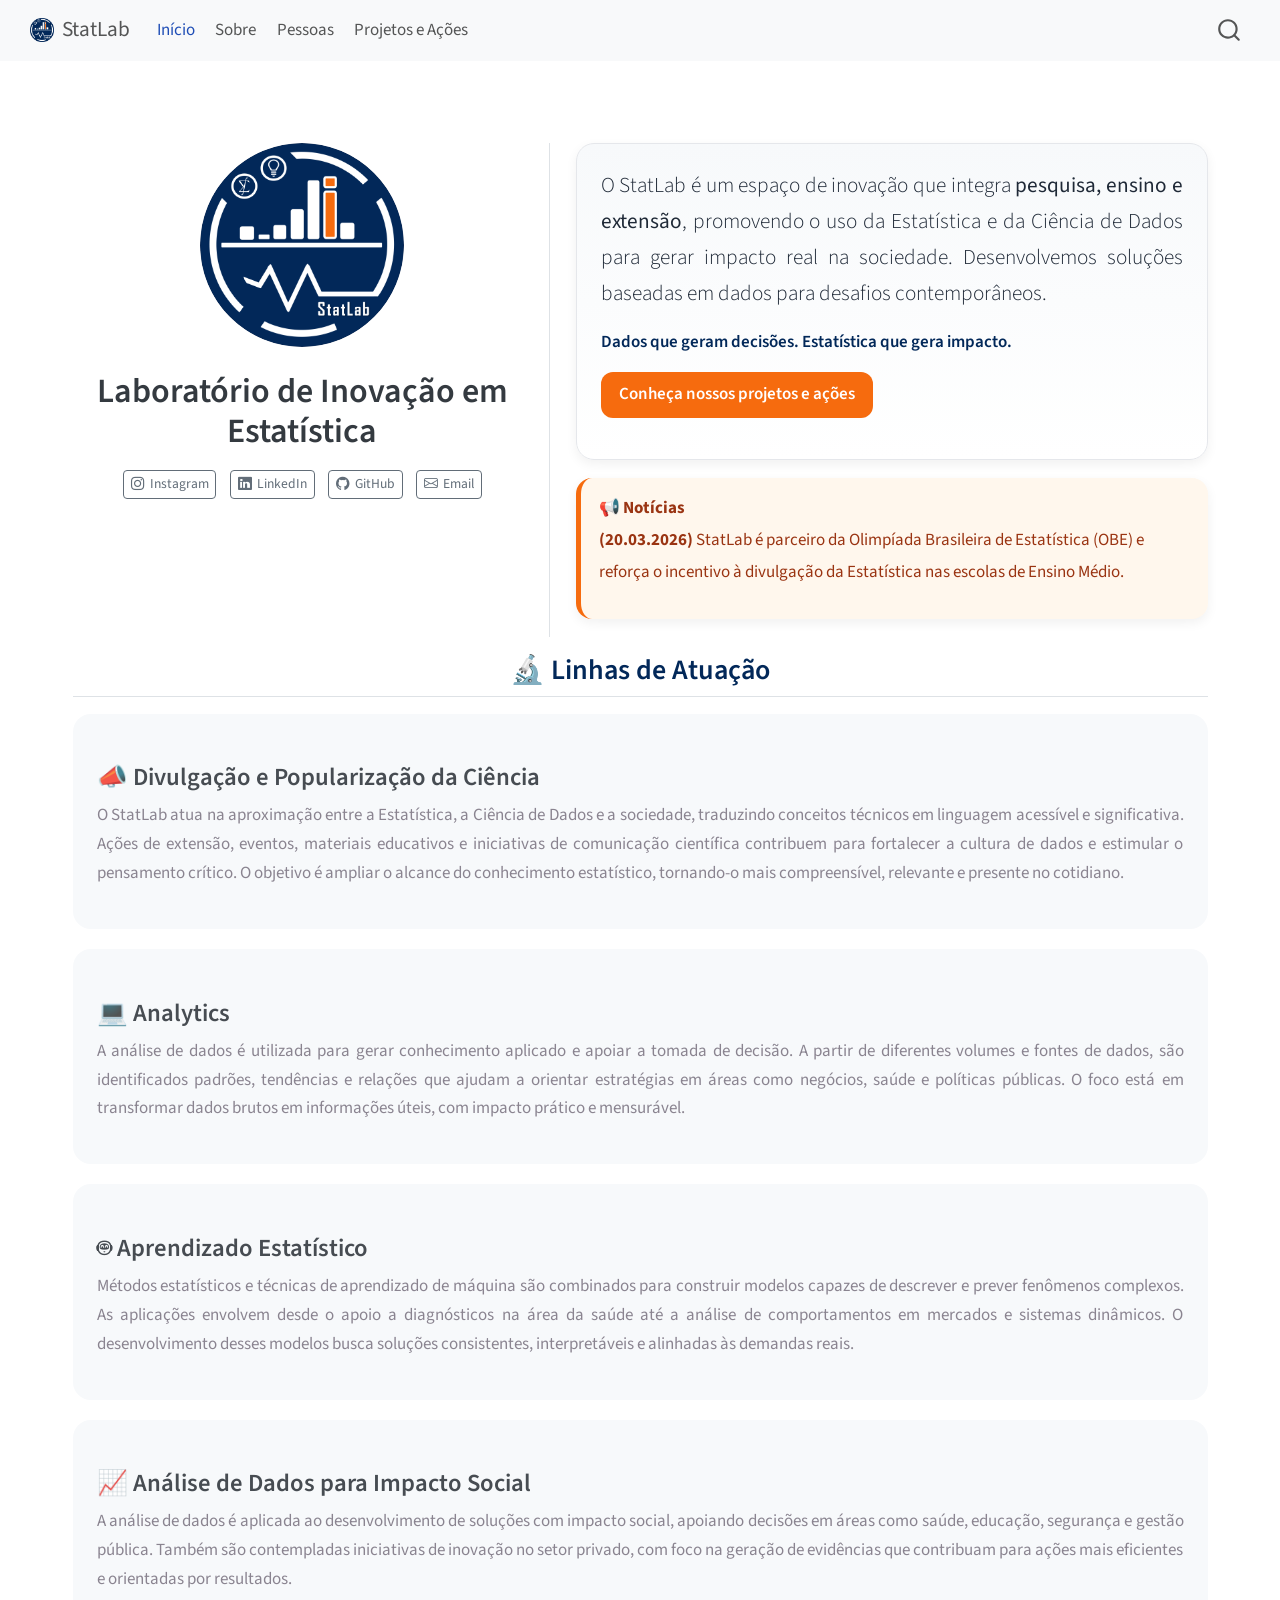
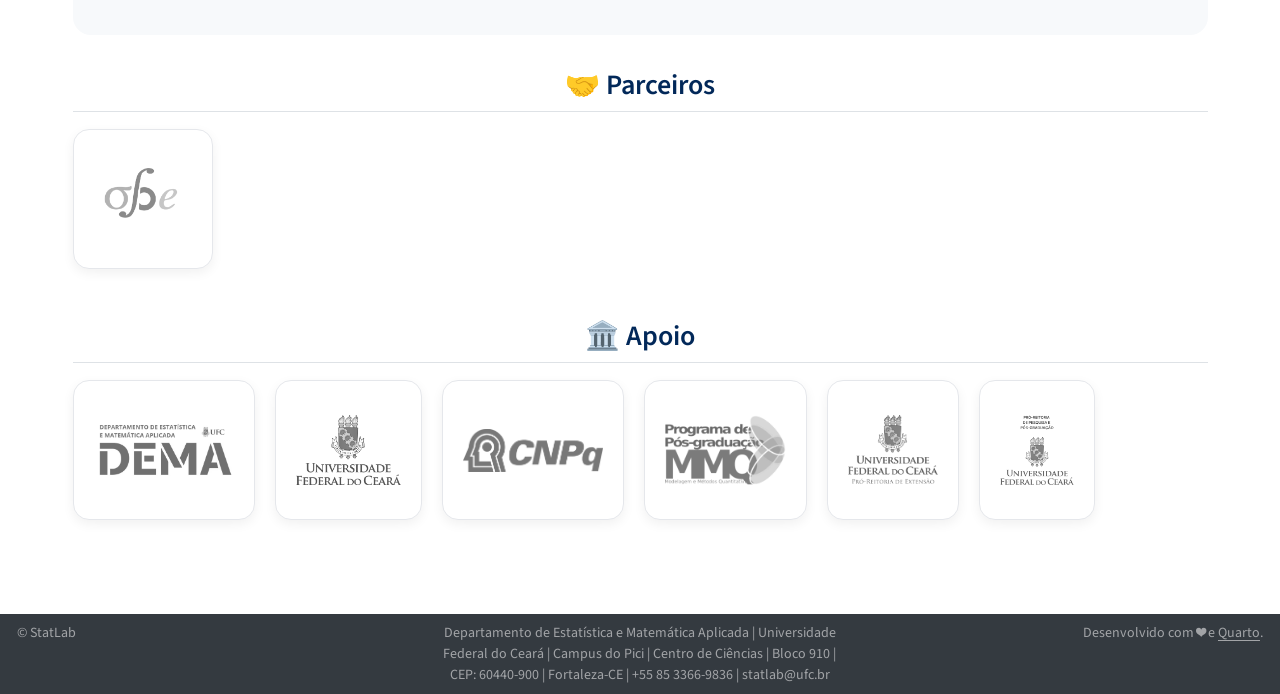
==== commit e13a7cdf: "Atualiza conteúdo do site" ====
--- a/docs/index.html
+++ b/docs/index.html
@@ -2,12 +2,12 @@
 <html xmlns="http://www.w3.org/1999/xhtml" lang="pt" xml:lang="pt"><head>
 
 <meta charset="utf-8">
-<meta name="generator" content="quarto-1.4.554">
+<meta name="generator" content="quarto-1.8.23">
 
 <meta name="viewport" content="width=device-width, initial-scale=1.0, user-scalable=yes">
 
 
-<title>StatLab - Laboratório de Inovação em Estatística</title>
+<title>Laboratório de Inovação em Estatística – StatLab</title>
 <style>
 code{white-space: pre-wrap;}
 span.smallcaps{font-variant: small-caps;}
@@ -31,14 +31,16 @@
 <script src="site_libs/quarto-search/quarto-search.js"></script>
 <meta name="quarto:offset" content="./">
 <link href="./StatLab_oficial.png" rel="icon" type="image/png">
-<script src="site_libs/quarto-html/quarto.js"></script>
+<script src="site_libs/quarto-html/quarto.js" type="module"></script>
+<script src="site_libs/quarto-html/tabsets/tabsets.js" type="module"></script>
+<script src="site_libs/quarto-html/axe/axe-check.js" type="module"></script>
 <script src="site_libs/quarto-html/popper.min.js"></script>
 <script src="site_libs/quarto-html/tippy.umd.min.js"></script>
 <link href="site_libs/quarto-html/tippy.css" rel="stylesheet">
-<link href="site_libs/quarto-html/quarto-syntax-highlighting.css" rel="stylesheet" id="quarto-text-highlighting-styles">
+<link href="site_libs/quarto-html/quarto-syntax-highlighting-1fe81d0376b2c50856e68e651e390326.css" rel="stylesheet" id="quarto-text-highlighting-styles">
 <script src="site_libs/bootstrap/bootstrap.min.js"></script>
 <link href="site_libs/bootstrap/bootstrap-icons.css" rel="stylesheet">
-<link href="site_libs/bootstrap/bootstrap.min.css" rel="stylesheet" id="quarto-bootstrap" data-mode="light">
+<link href="site_libs/bootstrap/bootstrap-e33620c5d4aaaa432088cc7e452d7606.min.css" rel="stylesheet" append-hash="true" id="quarto-bootstrap" data-mode="light">
 <script id="quarto-search-options" type="application/json">{
   "location": "navbar",
   "copy-button": false,
@@ -71,7 +73,7 @@
 <link rel="stylesheet" href="styles.css">
 </head>
 
-<body class="nav-fixed">
+<body class="nav-fixed quarto-light">
 
 <div id="quarto-search-results"></div>
   <header id="quarto-header" class="headroom fixed-top">
@@ -79,14 +81,15 @@
       <div class="navbar-container container-fluid">
       <div class="navbar-brand-container mx-auto">
     <a href="./index.html" class="navbar-brand navbar-brand-logo">
-    <img src="./StatLab_oficial.png" alt="StatLab" class="navbar-logo">
+    <img src="./StatLab_oficial.png" alt="StatLab" class="navbar-logo light-content">
+    <img src="./StatLab_oficial.png" alt="StatLab" class="navbar-logo dark-content">
     </a>
     <a class="navbar-brand" href="./index.html">
     <span class="navbar-title">StatLab</span>
     </a>
   </div>
             <div id="quarto-search" class="" title="Procurar"></div>
-          <button class="navbar-toggler" type="button" data-bs-toggle="collapse" data-bs-target="#navbarCollapse" aria-controls="navbarCollapse" aria-expanded="false" aria-label="Alternar de navegação" onclick="if (window.quartoToggleHeadroom) { window.quartoToggleHeadroom(); }">
+          <button class="navbar-toggler" type="button" data-bs-toggle="collapse" data-bs-target="#navbarCollapse" aria-controls="navbarCollapse" role="menu" aria-expanded="false" aria-label="Alternar de navegação" onclick="if (window.quartoToggleHeadroom) { window.quartoToggleHeadroom(); }">
   <span class="navbar-toggler-icon"></span>
 </button>
           <div class="collapse navbar-collapse" id="navbarCollapse">
@@ -109,7 +112,7 @@
   </li>  
 </ul>
           </div> <!-- /navcollapse -->
-          <div class="quarto-navbar-tools">
+            <div class="quarto-navbar-tools">
 </div>
       </div> <!-- /container-fluid -->
     </nav>
@@ -125,7 +128,7 @@
 
 
 
-<div class="quarto-about-trestles content column-page">
+<div class="quarto-about-trestles column-page">
   <div class="about-entity">
     <img src="StatLab_oficial.png" class="about-image
   round " style="height: 12em; width: 12em;">
@@ -246,36 +249,51 @@
 
 </main> <!-- /main -->
 <script id="quarto-html-after-body" type="application/javascript">
-window.document.addEventListener("DOMContentLoaded", function (event) {
-  const toggleBodyColorMode = (bsSheetEl) => {
-    const mode = bsSheetEl.getAttribute("data-mode");
-    const bodyEl = window.document.querySelector("body");
-    if (mode === "dark") {
-      bodyEl.classList.add("quarto-dark");
-      bodyEl.classList.remove("quarto-light");
-    } else {
-      bodyEl.classList.add("quarto-light");
-      bodyEl.classList.remove("quarto-dark");
-    }
-  }
-  const toggleBodyColorPrimary = () => {
-    const bsSheetEl = window.document.querySelector("link#quarto-bootstrap");
-    if (bsSheetEl) {
-      toggleBodyColorMode(bsSheetEl);
-    }
-  }
-  toggleBodyColorPrimary();  
-  const isCodeAnnotation = (el) => {
-    for (const clz of el.classList) {
-      if (clz.startsWith('code-annotation-')) {                     
-        return true;
-      }
-    }
-    return false;
-  }
-  const clipboard = new window.ClipboardJS('.code-copy-button', {
-    text: function(trigger) {
-      const codeEl = trigger.previousElementSibling.cloneNode(true);
+  window.document.addEventListener("DOMContentLoaded", function (event) {
+    const isCodeAnnotation = (el) => {
+      for (const clz of el.classList) {
+        if (clz.startsWith('code-annotation-')) {                     
+          return true;
+        }
+      }
+      return false;
+    }
+    const onCopySuccess = function(e) {
+      // button target
+      const button = e.trigger;
+      // don't keep focus
+      button.blur();
+      // flash "checked"
+      button.classList.add('code-copy-button-checked');
+      var currentTitle = button.getAttribute("title");
+      button.setAttribute("title", "Copiada");
+      let tooltip;
+      if (window.bootstrap) {
+        button.setAttribute("data-bs-toggle", "tooltip");
+        button.setAttribute("data-bs-placement", "left");
+        button.setAttribute("data-bs-title", "Copiada");
+        tooltip = new bootstrap.Tooltip(button, 
+          { trigger: "manual", 
+            customClass: "code-copy-button-tooltip",
+            offset: [0, -8]});
+        tooltip.show();    
+      }
+      setTimeout(function() {
+        if (tooltip) {
+          tooltip.hide();
+          button.removeAttribute("data-bs-title");
+          button.removeAttribute("data-bs-toggle");
+          button.removeAttribute("data-bs-placement");
+        }
+        button.setAttribute("title", currentTitle);
+        button.classList.remove('code-copy-button-checked');
+      }, 1000);
+      // clear code selection
+      e.clearSelection();
+    }
+    const getTextToCopy = function(trigger) {
+      const outerScaffold = trigger.parentElement.cloneNode(true);
+      const codeEl = outerScaffold.querySelector('code');
       for (const childEl of codeEl.children) {
         if (isCodeAnnotation(childEl)) {
           childEl.remove();
@@ -283,184 +301,184 @@
       }
       return codeEl.innerText;
     }
-  });
-  clipboard.on('success', function(e) {
-    // button target
-    const button = e.trigger;
-    // don't keep focus
-    button.blur();
-    // flash "checked"
-    button.classList.add('code-copy-button-checked');
-    var currentTitle = button.getAttribute("title");
-    button.setAttribute("title", "Copiada");
-    let tooltip;
-    if (window.bootstrap) {
-      button.setAttribute("data-bs-toggle", "tooltip");
-      button.setAttribute("data-bs-placement", "left");
-      button.setAttribute("data-bs-title", "Copiada");
-      tooltip = new bootstrap.Tooltip(button, 
-        { trigger: "manual", 
-          customClass: "code-copy-button-tooltip",
-          offset: [0, -8]});
-      tooltip.show();    
-    }
-    setTimeout(function() {
-      if (tooltip) {
-        tooltip.hide();
-        button.removeAttribute("data-bs-title");
-        button.removeAttribute("data-bs-toggle");
-        button.removeAttribute("data-bs-placement");
-      }
-      button.setAttribute("title", currentTitle);
-      button.classList.remove('code-copy-button-checked');
-    }, 1000);
-    // clear code selection
-    e.clearSelection();
-  });
-    var localhostRegex = new RegExp(/^(?:http|https):\/\/localhost\:?[0-9]*\//);
-    var mailtoRegex = new RegExp(/^mailto:/);
-      var filterRegex = new RegExp('/' + window.location.host + '/');
-    var isInternal = (href) => {
-        return filterRegex.test(href) || localhostRegex.test(href) || mailtoRegex.test(href);
-    }
-    // Inspect non-navigation links and adorn them if external
- 	var links = window.document.querySelectorAll('a[href]:not(.nav-link):not(.navbar-brand):not(.toc-action):not(.sidebar-link):not(.sidebar-item-toggle):not(.pagination-link):not(.no-external):not([aria-hidden]):not(.dropdown-item):not(.quarto-navigation-tool)');
-    for (var i=0; i<links.length; i++) {
-      const link = links[i];
-      if (!isInternal(link.href)) {
-        // undo the damage that might have been done by quarto-nav.js in the case of
-        // links that we want to consider external
-        if (link.dataset.originalHref !== undefined) {
-          link.href = link.dataset.originalHref;
-        }
-      }
-    }
-  function tippyHover(el, contentFn, onTriggerFn, onUntriggerFn) {
-    const config = {
-      allowHTML: true,
-      maxWidth: 500,
-      delay: 100,
-      arrow: false,
-      appendTo: function(el) {
-          return el.parentElement;
-      },
-      interactive: true,
-      interactiveBorder: 10,
-      theme: 'quarto',
-      placement: 'bottom-start',
-    };
-    if (contentFn) {
-      config.content = contentFn;
-    }
-    if (onTriggerFn) {
-      config.onTrigger = onTriggerFn;
-    }
-    if (onUntriggerFn) {
-      config.onUntrigger = onUntriggerFn;
-    }
-    window.tippy(el, config); 
-  }
-  const noterefs = window.document.querySelectorAll('a[role="doc-noteref"]');
-  for (var i=0; i<noterefs.length; i++) {
-    const ref = noterefs[i];
-    tippyHover(ref, function() {
-      // use id or data attribute instead here
-      let href = ref.getAttribute('data-footnote-href') || ref.getAttribute('href');
-      try { href = new URL(href).hash; } catch {}
-      const id = href.replace(/^#\/?/, "");
-      const note = window.document.getElementById(id);
-      if (note) {
-        return note.innerHTML;
+    const clipboard = new window.ClipboardJS('.code-copy-button:not([data-in-quarto-modal])', {
+      text: getTextToCopy
+    });
+    clipboard.on('success', onCopySuccess);
+    if (window.document.getElementById('quarto-embedded-source-code-modal')) {
+      const clipboardModal = new window.ClipboardJS('.code-copy-button[data-in-quarto-modal]', {
+        text: getTextToCopy,
+        container: window.document.getElementById('quarto-embedded-source-code-modal')
+      });
+      clipboardModal.on('success', onCopySuccess);
+    }
+      var localhostRegex = new RegExp(/^(?:http|https):\/\/localhost\:?[0-9]*\//);
+      var mailtoRegex = new RegExp(/^mailto:/);
+        var filterRegex = new RegExp('/' + window.location.host + '/');
+      var isInternal = (href) => {
+          return filterRegex.test(href) || localhostRegex.test(href) || mailtoRegex.test(href);
+      }
+      // Inspect non-navigation links and adorn them if external
+     var links = window.document.querySelectorAll('a[href]:not(.nav-link):not(.navbar-brand):not(.toc-action):not(.sidebar-link):not(.sidebar-item-toggle):not(.pagination-link):not(.no-external):not([aria-hidden]):not(.dropdown-item):not(.quarto-navigation-tool):not(.about-link)');
+      for (var i=0; i<links.length; i++) {
+        const link = links[i];
+        if (!isInternal(link.href)) {
+          // undo the damage that might have been done by quarto-nav.js in the case of
+          // links that we want to consider external
+          if (link.dataset.originalHref !== undefined) {
+            link.href = link.dataset.originalHref;
+          }
+        }
+      }
+    function tippyHover(el, contentFn, onTriggerFn, onUntriggerFn) {
+      const config = {
+        allowHTML: true,
+        maxWidth: 500,
+        delay: 100,
+        arrow: false,
+        appendTo: function(el) {
+            return el.parentElement;
+        },
+        interactive: true,
+        interactiveBorder: 10,
+        theme: 'quarto',
+        placement: 'bottom-start',
+      };
+      if (contentFn) {
+        config.content = contentFn;
+      }
+      if (onTriggerFn) {
+        config.onTrigger = onTriggerFn;
+      }
+      if (onUntriggerFn) {
+        config.onUntrigger = onUntriggerFn;
+      }
+      window.tippy(el, config); 
+    }
+    const noterefs = window.document.querySelectorAll('a[role="doc-noteref"]');
+    for (var i=0; i<noterefs.length; i++) {
+      const ref = noterefs[i];
+      tippyHover(ref, function() {
+        // use id or data attribute instead here
+        let href = ref.getAttribute('data-footnote-href') || ref.getAttribute('href');
+        try { href = new URL(href).hash; } catch {}
+        const id = href.replace(/^#\/?/, "");
+        const note = window.document.getElementById(id);
+        if (note) {
+          return note.innerHTML;
+        } else {
+          return "";
+        }
+      });
+    }
+    const xrefs = window.document.querySelectorAll('a.quarto-xref');
+    const processXRef = (id, note) => {
+      // Strip column container classes
+      const stripColumnClz = (el) => {
+        el.classList.remove("page-full", "page-columns");
+        if (el.children) {
+          for (const child of el.children) {
+            stripColumnClz(child);
+          }
+        }
+      }
+      stripColumnClz(note)
+      if (id === null || id.startsWith('sec-')) {
+        // Special case sections, only their first couple elements
+        const container = document.createElement("div");
+        if (note.children && note.children.length > 2) {
+          container.appendChild(note.children[0].cloneNode(true));
+          for (let i = 1; i < note.children.length; i++) {
+            const child = note.children[i];
+            if (child.tagName === "P" && child.innerText === "") {
+              continue;
+            } else {
+              container.appendChild(child.cloneNode(true));
+              break;
+            }
+          }
+          if (window.Quarto?.typesetMath) {
+            window.Quarto.typesetMath(container);
+          }
+          return container.innerHTML
+        } else {
+          if (window.Quarto?.typesetMath) {
+            window.Quarto.typesetMath(note);
+          }
+          return note.innerHTML;
+        }
       } else {
-        return "";
-      }
-    });
-  }
-  const xrefs = window.document.querySelectorAll('a.quarto-xref');
-  const processXRef = (id, note) => {
-    // Strip column container classes
-    const stripColumnClz = (el) => {
-      el.classList.remove("page-full", "page-columns");
-      if (el.children) {
-        for (const child of el.children) {
-          stripColumnClz(child);
-        }
-      }
-    }
-    stripColumnClz(note)
-    if (id === null || id.startsWith('sec-')) {
-      // Special case sections, only their first couple elements
-      const container = document.createElement("div");
-      if (note.children && note.children.length > 2) {
-        container.appendChild(note.children[0].cloneNode(true));
-        for (let i = 1; i < note.children.length; i++) {
-          const child = note.children[i];
-          if (child.tagName === "P" && child.innerText === "") {
-            continue;
-          } else {
-            container.appendChild(child.cloneNode(true));
-            break;
-          }
-        }
-        if (window.Quarto?.typesetMath) {
-          window.Quarto.typesetMath(container);
-        }
-        return container.innerHTML
-      } else {
+        // Remove any anchor links if they are present
+        const anchorLink = note.querySelector('a.anchorjs-link');
+        if (anchorLink) {
+          anchorLink.remove();
+        }
         if (window.Quarto?.typesetMath) {
           window.Quarto.typesetMath(note);
         }
-        return note.innerHTML;
-      }
-    } else {
-      // Remove any anchor links if they are present
-      const anchorLink = note.querySelector('a.anchorjs-link');
-      if (anchorLink) {
-        anchorLink.remove();
-      }
-      if (window.Quarto?.typesetMath) {
-        window.Quarto.typesetMath(note);
-      }
-      // TODO in 1.5, we should make sure this works without a callout special case
-      if (note.classList.contains("callout")) {
-        return note.outerHTML;
-      } else {
-        return note.innerHTML;
-      }
-    }
-  }
-  for (var i=0; i<xrefs.length; i++) {
-    const xref = xrefs[i];
-    tippyHover(xref, undefined, function(instance) {
-      instance.disable();
-      let url = xref.getAttribute('href');
-      let hash = undefined; 
-      if (url.startsWith('#')) {
-        hash = url;
-      } else {
-        try { hash = new URL(url).hash; } catch {}
-      }
-      if (hash) {
-        const id = hash.replace(/^#\/?/, "");
-        const note = window.document.getElementById(id);
-        if (note !== null) {
-          try {
-            const html = processXRef(id, note.cloneNode(true));
-            instance.setContent(html);
-          } finally {
-            instance.enable();
-            instance.show();
-          }
+        if (note.classList.contains("callout")) {
+          return note.outerHTML;
         } else {
-          // See if we can fetch this
-          fetch(url.split('#')[0])
+          return note.innerHTML;
+        }
+      }
+    }
+    for (var i=0; i<xrefs.length; i++) {
+      const xref = xrefs[i];
+      tippyHover(xref, undefined, function(instance) {
+        instance.disable();
+        let url = xref.getAttribute('href');
+        let hash = undefined; 
+        if (url.startsWith('#')) {
+          hash = url;
+        } else {
+          try { hash = new URL(url).hash; } catch {}
+        }
+        if (hash) {
+          const id = hash.replace(/^#\/?/, "");
+          const note = window.document.getElementById(id);
+          if (note !== null) {
+            try {
+              const html = processXRef(id, note.cloneNode(true));
+              instance.setContent(html);
+            } finally {
+              instance.enable();
+              instance.show();
+            }
+          } else {
+            // See if we can fetch this
+            fetch(url.split('#')[0])
+            .then(res => res.text())
+            .then(html => {
+              const parser = new DOMParser();
+              const htmlDoc = parser.parseFromString(html, "text/html");
+              const note = htmlDoc.getElementById(id);
+              if (note !== null) {
+                const html = processXRef(id, note);
+                instance.setContent(html);
+              } 
+            }).finally(() => {
+              instance.enable();
+              instance.show();
+            });
+          }
+        } else {
+          // See if we can fetch a full url (with no hash to target)
+          // This is a special case and we should probably do some content thinning / targeting
+          fetch(url)
           .then(res => res.text())
           .then(html => {
             const parser = new DOMParser();
             const htmlDoc = parser.parseFromString(html, "text/html");
-            const note = htmlDoc.getElementById(id);
+            const note = htmlDoc.querySelector('main.content');
             if (note !== null) {
-              const html = processXRef(id, note);
+              // This should only happen for chapter cross references
+              // (since there is no id in the URL)
+              // remove the first header
+              if (note.children.length > 0 && note.children[0].tagName === "HEADER") {
+                note.children[0].remove();
+              }
+              const html = processXRef(null, note);
               instance.setContent(html);
             } 
           }).finally(() => {
@@ -468,185 +486,161 @@
             instance.show();
           });
         }
+      }, function(instance) {
+      });
+    }
+        let selectedAnnoteEl;
+        const selectorForAnnotation = ( cell, annotation) => {
+          let cellAttr = 'data-code-cell="' + cell + '"';
+          let lineAttr = 'data-code-annotation="' +  annotation + '"';
+          const selector = 'span[' + cellAttr + '][' + lineAttr + ']';
+          return selector;
+        }
+        const selectCodeLines = (annoteEl) => {
+          const doc = window.document;
+          const targetCell = annoteEl.getAttribute("data-target-cell");
+          const targetAnnotation = annoteEl.getAttribute("data-target-annotation");
+          const annoteSpan = window.document.querySelector(selectorForAnnotation(targetCell, targetAnnotation));
+          const lines = annoteSpan.getAttribute("data-code-lines").split(",");
+          const lineIds = lines.map((line) => {
+            return targetCell + "-" + line;
+          })
+          let top = null;
+          let height = null;
+          let parent = null;
+          if (lineIds.length > 0) {
+              //compute the position of the single el (top and bottom and make a div)
+              const el = window.document.getElementById(lineIds[0]);
+              top = el.offsetTop;
+              height = el.offsetHeight;
+              parent = el.parentElement.parentElement;
+            if (lineIds.length > 1) {
+              const lastEl = window.document.getElementById(lineIds[lineIds.length - 1]);
+              const bottom = lastEl.offsetTop + lastEl.offsetHeight;
+              height = bottom - top;
+            }
+            if (top !== null && height !== null && parent !== null) {
+              // cook up a div (if necessary) and position it 
+              let div = window.document.getElementById("code-annotation-line-highlight");
+              if (div === null) {
+                div = window.document.createElement("div");
+                div.setAttribute("id", "code-annotation-line-highlight");
+                div.style.position = 'absolute';
+                parent.appendChild(div);
+              }
+              div.style.top = top - 2 + "px";
+              div.style.height = height + 4 + "px";
+              div.style.left = 0;
+              let gutterDiv = window.document.getElementById("code-annotation-line-highlight-gutter");
+              if (gutterDiv === null) {
+                gutterDiv = window.document.createElement("div");
+                gutterDiv.setAttribute("id", "code-annotation-line-highlight-gutter");
+                gutterDiv.style.position = 'absolute';
+                const codeCell = window.document.getElementById(targetCell);
+                const gutter = codeCell.querySelector('.code-annotation-gutter');
+                gutter.appendChild(gutterDiv);
+              }
+              gutterDiv.style.top = top - 2 + "px";
+              gutterDiv.style.height = height + 4 + "px";
+            }
+            selectedAnnoteEl = annoteEl;
+          }
+        };
+        const unselectCodeLines = () => {
+          const elementsIds = ["code-annotation-line-highlight", "code-annotation-line-highlight-gutter"];
+          elementsIds.forEach((elId) => {
+            const div = window.document.getElementById(elId);
+            if (div) {
+              div.remove();
+            }
+          });
+          selectedAnnoteEl = undefined;
+        };
+          // Handle positioning of the toggle
+      window.addEventListener(
+        "resize",
+        throttle(() => {
+          elRect = undefined;
+          if (selectedAnnoteEl) {
+            selectCodeLines(selectedAnnoteEl);
+          }
+        }, 10)
+      );
+      function throttle(fn, ms) {
+      let throttle = false;
+      let timer;
+        return (...args) => {
+          if(!throttle) { // first call gets through
+              fn.apply(this, args);
+              throttle = true;
+          } else { // all the others get throttled
+              if(timer) clearTimeout(timer); // cancel #2
+              timer = setTimeout(() => {
+                fn.apply(this, args);
+                timer = throttle = false;
+              }, ms);
+          }
+        };
+      }
+        // Attach click handler to the DT
+        const annoteDls = window.document.querySelectorAll('dt[data-target-cell]');
+        for (const annoteDlNode of annoteDls) {
+          annoteDlNode.addEventListener('click', (event) => {
+            const clickedEl = event.target;
+            if (clickedEl !== selectedAnnoteEl) {
+              unselectCodeLines();
+              const activeEl = window.document.querySelector('dt[data-target-cell].code-annotation-active');
+              if (activeEl) {
+                activeEl.classList.remove('code-annotation-active');
+              }
+              selectCodeLines(clickedEl);
+              clickedEl.classList.add('code-annotation-active');
+            } else {
+              // Unselect the line
+              unselectCodeLines();
+              clickedEl.classList.remove('code-annotation-active');
+            }
+          });
+        }
+    const findCites = (el) => {
+      const parentEl = el.parentElement;
+      if (parentEl) {
+        const cites = parentEl.dataset.cites;
+        if (cites) {
+          return {
+            el,
+            cites: cites.split(' ')
+          };
+        } else {
+          return findCites(el.parentElement)
+        }
       } else {
-        // See if we can fetch a full url (with no hash to target)
-        // This is a special case and we should probably do some content thinning / targeting
-        fetch(url)
-        .then(res => res.text())
-        .then(html => {
-          const parser = new DOMParser();
-          const htmlDoc = parser.parseFromString(html, "text/html");
-          const note = htmlDoc.querySelector('main.content');
-          if (note !== null) {
-            // This should only happen for chapter cross references
-            // (since there is no id in the URL)
-            // remove the first header
-            if (note.children.length > 0 && note.children[0].tagName === "HEADER") {
-              note.children[0].remove();
+        return undefined;
+      }
+    };
+    var bibliorefs = window.document.querySelectorAll('a[role="doc-biblioref"]');
+    for (var i=0; i<bibliorefs.length; i++) {
+      const ref = bibliorefs[i];
+      const citeInfo = findCites(ref);
+      if (citeInfo) {
+        tippyHover(citeInfo.el, function() {
+          var popup = window.document.createElement('div');
+          citeInfo.cites.forEach(function(cite) {
+            var citeDiv = window.document.createElement('div');
+            citeDiv.classList.add('hanging-indent');
+            citeDiv.classList.add('csl-entry');
+            var biblioDiv = window.document.getElementById('ref-' + cite);
+            if (biblioDiv) {
+              citeDiv.innerHTML = biblioDiv.innerHTML;
             }
-            const html = processXRef(null, note);
-            instance.setContent(html);
-          } 
-        }).finally(() => {
-          instance.enable();
-          instance.show();
+            popup.appendChild(citeDiv);
+          });
+          return popup.innerHTML;
         });
       }
-    }, function(instance) {
-    });
-  }
-      let selectedAnnoteEl;
-      const selectorForAnnotation = ( cell, annotation) => {
-        let cellAttr = 'data-code-cell="' + cell + '"';
-        let lineAttr = 'data-code-annotation="' +  annotation + '"';
-        const selector = 'span[' + cellAttr + '][' + lineAttr + ']';
-        return selector;
-      }
-      const selectCodeLines = (annoteEl) => {
-        const doc = window.document;
-        const targetCell = annoteEl.getAttribute("data-target-cell");
-        const targetAnnotation = annoteEl.getAttribute("data-target-annotation");
-        const annoteSpan = window.document.querySelector(selectorForAnnotation(targetCell, targetAnnotation));
-        const lines = annoteSpan.getAttribute("data-code-lines").split(",");
-        const lineIds = lines.map((line) => {
-          return targetCell + "-" + line;
-        })
-        let top = null;
-        let height = null;
-        let parent = null;
-        if (lineIds.length > 0) {
-            //compute the position of the single el (top and bottom and make a div)
-            const el = window.document.getElementById(lineIds[0]);
-            top = el.offsetTop;
-            height = el.offsetHeight;
-            parent = el.parentElement.parentElement;
-          if (lineIds.length > 1) {
-            const lastEl = window.document.getElementById(lineIds[lineIds.length - 1]);
-            const bottom = lastEl.offsetTop + lastEl.offsetHeight;
-            height = bottom - top;
-          }
-          if (top !== null && height !== null && parent !== null) {
-            // cook up a div (if necessary) and position it 
-            let div = window.document.getElementById("code-annotation-line-highlight");
-            if (div === null) {
-              div = window.document.createElement("div");
-              div.setAttribute("id", "code-annotation-line-highlight");
-              div.style.position = 'absolute';
-              parent.appendChild(div);
-            }
-            div.style.top = top - 2 + "px";
-            div.style.height = height + 4 + "px";
-            div.style.left = 0;
-            let gutterDiv = window.document.getElementById("code-annotation-line-highlight-gutter");
-            if (gutterDiv === null) {
-              gutterDiv = window.document.createElement("div");
-              gutterDiv.setAttribute("id", "code-annotation-line-highlight-gutter");
-              gutterDiv.style.position = 'absolute';
-              const codeCell = window.document.getElementById(targetCell);
-              const gutter = codeCell.querySelector('.code-annotation-gutter');
-              gutter.appendChild(gutterDiv);
-            }
-            gutterDiv.style.top = top - 2 + "px";
-            gutterDiv.style.height = height + 4 + "px";
-          }
-          selectedAnnoteEl = annoteEl;
-        }
-      };
-      const unselectCodeLines = () => {
-        const elementsIds = ["code-annotation-line-highlight", "code-annotation-line-highlight-gutter"];
-        elementsIds.forEach((elId) => {
-          const div = window.document.getElementById(elId);
-          if (div) {
-            div.remove();
-          }
-        });
-        selectedAnnoteEl = undefined;
-      };
-        // Handle positioning of the toggle
-    window.addEventListener(
-      "resize",
-      throttle(() => {
-        elRect = undefined;
-        if (selectedAnnoteEl) {
-          selectCodeLines(selectedAnnoteEl);
-        }
-      }, 10)
-    );
-    function throttle(fn, ms) {
-    let throttle = false;
-    let timer;
-      return (...args) => {
-        if(!throttle) { // first call gets through
-            fn.apply(this, args);
-            throttle = true;
-        } else { // all the others get throttled
-            if(timer) clearTimeout(timer); // cancel #2
-            timer = setTimeout(() => {
-              fn.apply(this, args);
-              timer = throttle = false;
-            }, ms);
-        }
-      };
-    }
-      // Attach click handler to the DT
-      const annoteDls = window.document.querySelectorAll('dt[data-target-cell]');
-      for (const annoteDlNode of annoteDls) {
-        annoteDlNode.addEventListener('click', (event) => {
-          const clickedEl = event.target;
-          if (clickedEl !== selectedAnnoteEl) {
-            unselectCodeLines();
-            const activeEl = window.document.querySelector('dt[data-target-cell].code-annotation-active');
-            if (activeEl) {
-              activeEl.classList.remove('code-annotation-active');
-            }
-            selectCodeLines(clickedEl);
-            clickedEl.classList.add('code-annotation-active');
-          } else {
-            // Unselect the line
-            unselectCodeLines();
-            clickedEl.classList.remove('code-annotation-active');
-          }
-        });
-      }
-  const findCites = (el) => {
-    const parentEl = el.parentElement;
-    if (parentEl) {
-      const cites = parentEl.dataset.cites;
-      if (cites) {
-        return {
-          el,
-          cites: cites.split(' ')
-        };
-      } else {
-        return findCites(el.parentElement)
-      }
-    } else {
-      return undefined;
-    }
-  };
-  var bibliorefs = window.document.querySelectorAll('a[role="doc-biblioref"]');
-  for (var i=0; i<bibliorefs.length; i++) {
-    const ref = bibliorefs[i];
-    const citeInfo = findCites(ref);
-    if (citeInfo) {
-      tippyHover(citeInfo.el, function() {
-        var popup = window.document.createElement('div');
-        citeInfo.cites.forEach(function(cite) {
-          var citeDiv = window.document.createElement('div');
-          citeDiv.classList.add('hanging-indent');
-          citeDiv.classList.add('csl-entry');
-          var biblioDiv = window.document.getElementById('ref-' + cite);
-          if (biblioDiv) {
-            citeDiv.innerHTML = biblioDiv.innerHTML;
-          }
-          popup.appendChild(citeDiv);
-        });
-        return popup.innerHTML;
-      });
-    }
-  }
-});
-</script>
+    }
+  });
+  </script>
 </div> <!-- /content -->
 <footer class="footer">
   <div class="nav-footer">
--- a/docs/site_libs/quarto-html/quarto-syntax-highlighting-1fe81d0376b2c50856e68e651e390326.css
+++ b/docs/site_libs/quarto-html/quarto-syntax-highlighting-1fe81d0376b2c50856e68e651e390326.css
@@ -0,0 +1,236 @@
+/* quarto syntax highlight colors */
+:root {
+  --quarto-hl-ot-color: #003B4F;
+  --quarto-hl-at-color: #657422;
+  --quarto-hl-ss-color: #20794D;
+  --quarto-hl-an-color: #5E5E5E;
+  --quarto-hl-fu-color: #4758AB;
+  --quarto-hl-st-color: #20794D;
+  --quarto-hl-cf-color: #003B4F;
+  --quarto-hl-op-color: #5E5E5E;
+  --quarto-hl-er-color: #AD0000;
+  --quarto-hl-bn-color: #AD0000;
+  --quarto-hl-al-color: #AD0000;
+  --quarto-hl-va-color: #111111;
+  --quarto-hl-bu-color: inherit;
+  --quarto-hl-ex-color: inherit;
+  --quarto-hl-pp-color: #AD0000;
+  --quarto-hl-in-color: #5E5E5E;
+  --quarto-hl-vs-color: #20794D;
+  --quarto-hl-wa-color: #5E5E5E;
+  --quarto-hl-do-color: #5E5E5E;
+  --quarto-hl-im-color: #00769E;
+  --quarto-hl-ch-color: #20794D;
+  --quarto-hl-dt-color: #AD0000;
+  --quarto-hl-fl-color: #AD0000;
+  --quarto-hl-co-color: #5E5E5E;
+  --quarto-hl-cv-color: #5E5E5E;
+  --quarto-hl-cn-color: #8f5902;
+  --quarto-hl-sc-color: #5E5E5E;
+  --quarto-hl-dv-color: #AD0000;
+  --quarto-hl-kw-color: #003B4F;
+}
+
+/* other quarto variables */
+:root {
+  --quarto-font-monospace: SFMono-Regular, Menlo, Monaco, Consolas, "Liberation Mono", "Courier New", monospace;
+}
+
+/* syntax highlight based on Pandoc's rules */
+pre > code.sourceCode > span {
+  color: #003B4F;
+}
+
+code.sourceCode > span {
+  color: #003B4F;
+}
+
+div.sourceCode,
+div.sourceCode pre.sourceCode {
+  color: #003B4F;
+}
+
+/* Normal */
+code span {
+  color: #003B4F;
+}
+
+/* Alert */
+code span.al {
+  color: #AD0000;
+  font-style: inherit;
+}
+
+/* Annotation */
+code span.an {
+  color: #5E5E5E;
+  font-style: inherit;
+}
+
+/* Attribute */
+code span.at {
+  color: #657422;
+  font-style: inherit;
+}
+
+/* BaseN */
+code span.bn {
+  color: #AD0000;
+  font-style: inherit;
+}
+
+/* BuiltIn */
+code span.bu {
+  font-style: inherit;
+}
+
+/* ControlFlow */
+code span.cf {
+  color: #003B4F;
+  font-weight: bold;
+  font-style: inherit;
+}
+
+/* Char */
+code span.ch {
+  color: #20794D;
+  font-style: inherit;
+}
+
+/* Constant */
+code span.cn {
+  color: #8f5902;
+  font-style: inherit;
+}
+
+/* Comment */
+code span.co {
+  color: #5E5E5E;
+  font-style: inherit;
+}
+
+/* CommentVar */
+code span.cv {
+  color: #5E5E5E;
+  font-style: italic;
+}
+
+/* Documentation */
+code span.do {
+  color: #5E5E5E;
+  font-style: italic;
+}
+
+/* DataType */
+code span.dt {
+  color: #AD0000;
+  font-style: inherit;
+}
+
+/* DecVal */
+code span.dv {
+  color: #AD0000;
+  font-style: inherit;
+}
+
+/* Error */
+code span.er {
+  color: #AD0000;
+  font-style: inherit;
+}
+
+/* Extension */
+code span.ex {
+  font-style: inherit;
+}
+
+/* Float */
+code span.fl {
+  color: #AD0000;
+  font-style: inherit;
+}
+
+/* Function */
+code span.fu {
+  color: #4758AB;
+  font-style: inherit;
+}
+
+/* Import */
+code span.im {
+  color: #00769E;
+  font-style: inherit;
+}
+
+/* Information */
+code span.in {
+  color: #5E5E5E;
+  font-style: inherit;
+}
+
+/* Keyword */
+code span.kw {
+  color: #003B4F;
+  font-weight: bold;
+  font-style: inherit;
+}
+
+/* Operator */
+code span.op {
+  color: #5E5E5E;
+  font-style: inherit;
+}
+
+/* Other */
+code span.ot {
+  color: #003B4F;
+  font-style: inherit;
+}
+
+/* Preprocessor */
+code span.pp {
+  color: #AD0000;
+  font-style: inherit;
+}
+
+/* SpecialChar */
+code span.sc {
+  color: #5E5E5E;
+  font-style: inherit;
+}
+
+/* SpecialString */
+code span.ss {
+  color: #20794D;
+  font-style: inherit;
+}
+
+/* String */
+code span.st {
+  color: #20794D;
+  font-style: inherit;
+}
+
+/* Variable */
+code span.va {
+  color: #111111;
+  font-style: inherit;
+}
+
+/* VerbatimString */
+code span.vs {
+  color: #20794D;
+  font-style: inherit;
+}
+
+/* Warning */
+code span.wa {
+  color: #5E5E5E;
+  font-style: italic;
+}
+
+.prevent-inlining {
+  content: "</";
+}
+
+/*# sourceMappingURL=0962dd5d778b71b9c38e7b9c80c0f202.css.map */
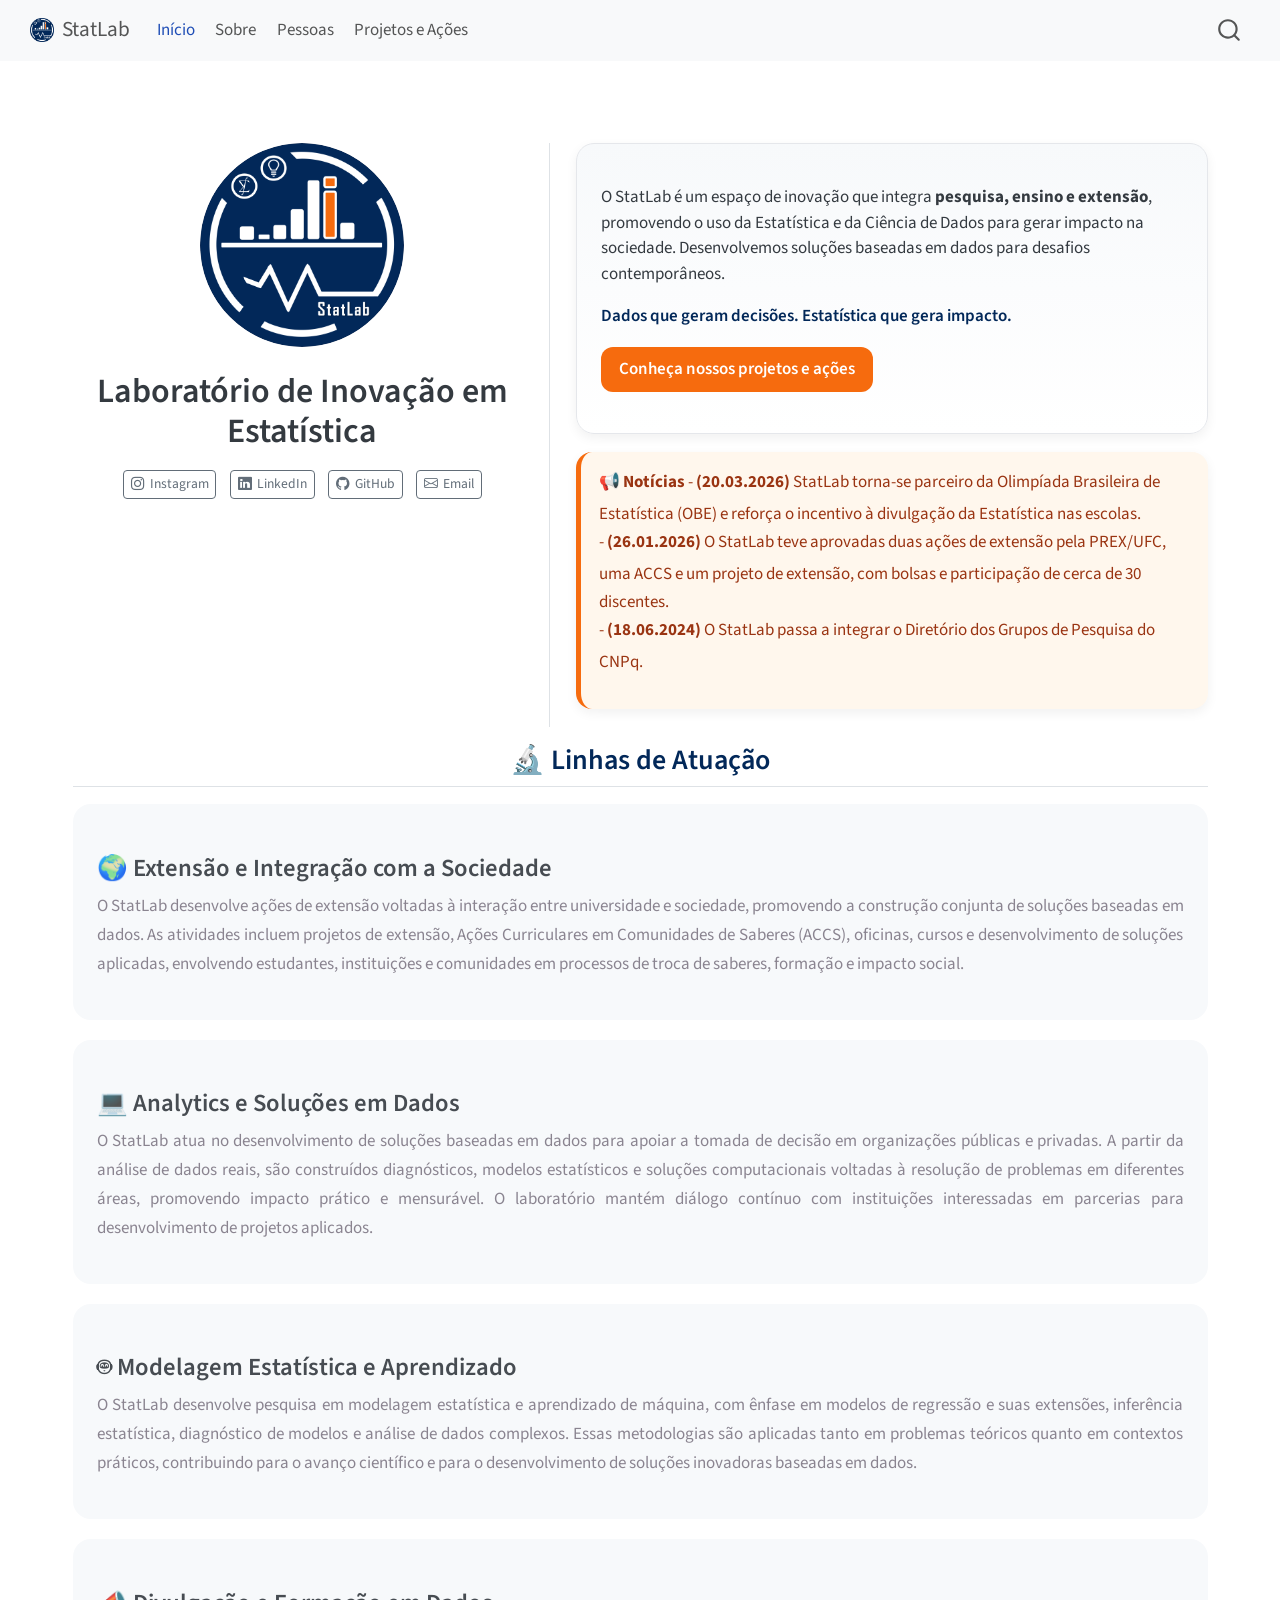
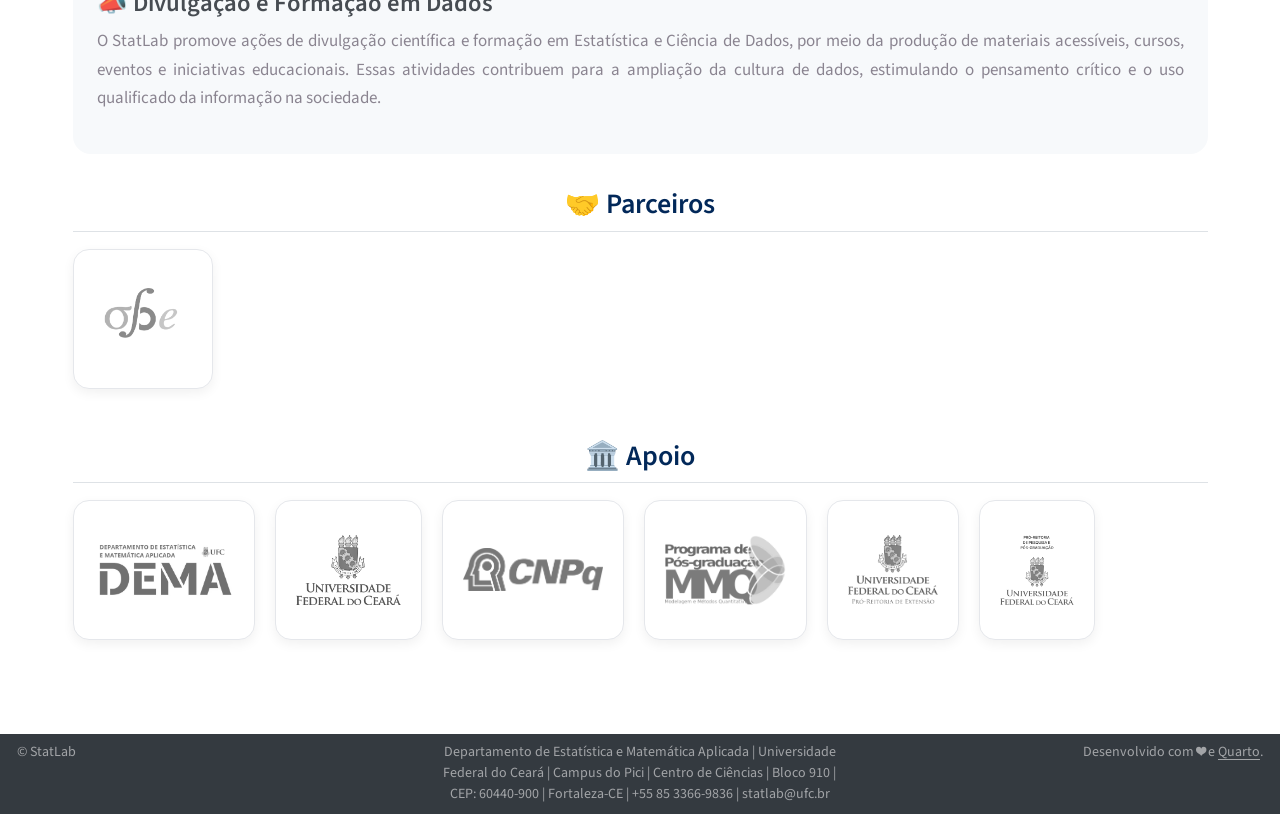
==== commit 6376e62c: "Atualiza site" ====
--- a/docs/index.html
+++ b/docs/index.html
@@ -161,16 +161,17 @@
   <div class="about-contents"><div id="hero">
 <div class="bloco-destaque">
 <p class="lead" id="para2">
-O StatLab é um espaço de inovação que integra <strong>pesquisa, ensino e extensão</strong>, promovendo o uso da Estatística e da Ciência de Dados para gerar impacto real na sociedade. Desenvolvemos soluções baseadas em dados para desafios contemporâneos.
-</p>
+</p><p>O StatLab é um espaço de inovação que integra <strong>pesquisa, ensino e extensão</strong>, promovendo o uso da Estatística e da Ciência de Dados para gerar impacto na sociedade. Desenvolvemos soluções baseadas em dados para desafios contemporâneos.</p>
+<p></p>
 <p style="margin-top:10px; font-weight:600; color:#022859;">
 Dados que geram decisões. Estatística que gera impacto.
 </p>
 <p><a href="./projects/" class="botao-statlab">Conheça nossos projetos e ações</a></p>
 </div>
 <div class="aviso-destaque">
-<p><strong>📢 Notícias</strong><br>
-<strong>(20.03.2026)</strong> StatLab é parceiro da Olimpíada Brasileira de Estatística (OBE) e reforça o incentivo à divulgação da Estatística nas escolas de Ensino Médio.</p>
+<p><strong>📢 Notícias</strong> - <strong>(20.03.2026)</strong> StatLab torna-se parceiro da Olimpíada Brasileira de Estatística (OBE) e reforça o incentivo à divulgação da Estatística nas escolas.<br>
+- <strong>(26.01.2026)</strong> O StatLab teve aprovadas duas ações de extensão pela PREX/UFC, uma ACCS e um projeto de extensão, com bolsas e participação de cerca de 30 discentes.<br>
+- <strong>(18.06.2024)</strong> O StatLab passa a integrar o Diretório dos Grupos de Pesquisa do CNPq.</p>
 </div>
 </div></div>
 </div>
@@ -178,35 +179,35 @@
 <section id="linhas-de-atuação" class="level2 test">
 <h2 class="test" data-anchor-id="linhas-de-atuação">🔬 Linhas de Atuação</h2>
 <div class="grid">
-<div class="g-col-12 g-col-md-4">
-<section id="divulgação-e-popularização-da-ciência" class="level3 bloco-claro">
-<h3 data-anchor-id="divulgação-e-popularização-da-ciência">📣 Divulgação e Popularização da Ciência</h3>
+<div class="g-col-12 g-col-md-6">
+<section id="extensão-e-integração-com-a-sociedade" class="level3 bloco-claro">
+<h3 data-anchor-id="extensão-e-integração-com-a-sociedade">🌍 Extensão e Integração com a Sociedade</h3>
 <p id="para1">
-O StatLab atua na aproximação entre a Estatística, a Ciência de Dados e a sociedade, traduzindo conceitos técnicos em linguagem acessível e significativa. Ações de extensão, eventos, materiais educativos e iniciativas de comunicação científica contribuem para fortalecer a cultura de dados e estimular o pensamento crítico. O objetivo é ampliar o alcance do conhecimento estatístico, tornando-o mais compreensível, relevante e presente no cotidiano.
+O StatLab desenvolve ações de extensão voltadas à interação entre universidade e sociedade, promovendo a construção conjunta de soluções baseadas em dados. As atividades incluem projetos de extensão, Ações Curriculares em Comunidades de Saberes (ACCS), oficinas, cursos e desenvolvimento de soluções aplicadas, envolvendo estudantes, instituições e comunidades em processos de troca de saberes, formação e impacto social.
 </p>
 </section>
 </div>
-<div class="g-col-12 g-col-md-4">
-<section id="analytics" class="level3 bloco-claro">
-<h3 data-anchor-id="analytics">💻 Analytics</h3>
+<div class="g-col-12 g-col-md-6">
+<section id="analytics-e-soluções-em-dados" class="level3 bloco-claro">
+<h3 data-anchor-id="analytics-e-soluções-em-dados">💻 Analytics e Soluções em Dados</h3>
 <p id="para1">
-A análise de dados é utilizada para gerar conhecimento aplicado e apoiar a tomada de decisão. A partir de diferentes volumes e fontes de dados, são identificados padrões, tendências e relações que ajudam a orientar estratégias em áreas como negócios, saúde e políticas públicas. O foco está em transformar dados brutos em informações úteis, com impacto prático e mensurável.
+O StatLab atua no desenvolvimento de soluções baseadas em dados para apoiar a tomada de decisão em organizações públicas e privadas. A partir da análise de dados reais, são construídos diagnósticos, modelos estatísticos e soluções computacionais voltadas à resolução de problemas em diferentes áreas, promovendo impacto prático e mensurável. O laboratório mantém diálogo contínuo com instituições interessadas em parcerias para desenvolvimento de projetos aplicados.
 </p>
 </section>
 </div>
-<div class="g-col-12 g-col-md-4">
-<section id="aprendizado-estatístico" class="level3 bloco-claro">
-<h3 data-anchor-id="aprendizado-estatístico">🤖 Aprendizado Estatístico</h3>
+<div class="g-col-12 g-col-md-6">
+<section id="modelagem-estatística-e-aprendizado" class="level3 bloco-claro">
+<h3 data-anchor-id="modelagem-estatística-e-aprendizado">🤖 Modelagem Estatística e Aprendizado</h3>
 <p id="para1">
-Métodos estatísticos e técnicas de aprendizado de máquina são combinados para construir modelos capazes de descrever e prever fenômenos complexos. As aplicações envolvem desde o apoio a diagnósticos na área da saúde até a análise de comportamentos em mercados e sistemas dinâmicos. O desenvolvimento desses modelos busca soluções consistentes, interpretáveis e alinhadas às demandas reais.
+O StatLab desenvolve pesquisa em modelagem estatística e aprendizado de máquina, com ênfase em modelos de regressão e suas extensões, inferência estatística, diagnóstico de modelos e análise de dados complexos. Essas metodologias são aplicadas tanto em problemas teóricos quanto em contextos práticos, contribuindo para o avanço científico e para o desenvolvimento de soluções inovadoras baseadas em dados.
 </p>
 </section>
 </div>
-<div class="g-col-12 g-col-md-4">
-<section id="análise-de-dados-para-impacto-social" class="level3 bloco-claro">
-<h3 data-anchor-id="análise-de-dados-para-impacto-social">📈 Análise de Dados para Impacto Social</h3>
+<div class="g-col-12 g-col-md-6">
+<section id="divulgação-e-formação-em-dados" class="level3 bloco-claro">
+<h3 data-anchor-id="divulgação-e-formação-em-dados">📣 Divulgação e Formação em Dados</h3>
 <p id="para1">
-A análise de dados é aplicada ao desenvolvimento de soluções com impacto social, apoiando decisões em áreas como saúde, educação, segurança e gestão pública. Também são contempladas iniciativas de inovação no setor privado, com foco na geração de evidências que contribuam para ações mais eficientes e orientadas por resultados.
+O StatLab promove ações de divulgação científica e formação em Estatística e Ciência de Dados, por meio da produção de materiais acessíveis, cursos, eventos e iniciativas educacionais. Essas atividades contribuem para a ampliação da cultura de dados, estimulando o pensamento crítico e o uso qualificado da informação na sociedade.
 </p>
 </section>
 </div>
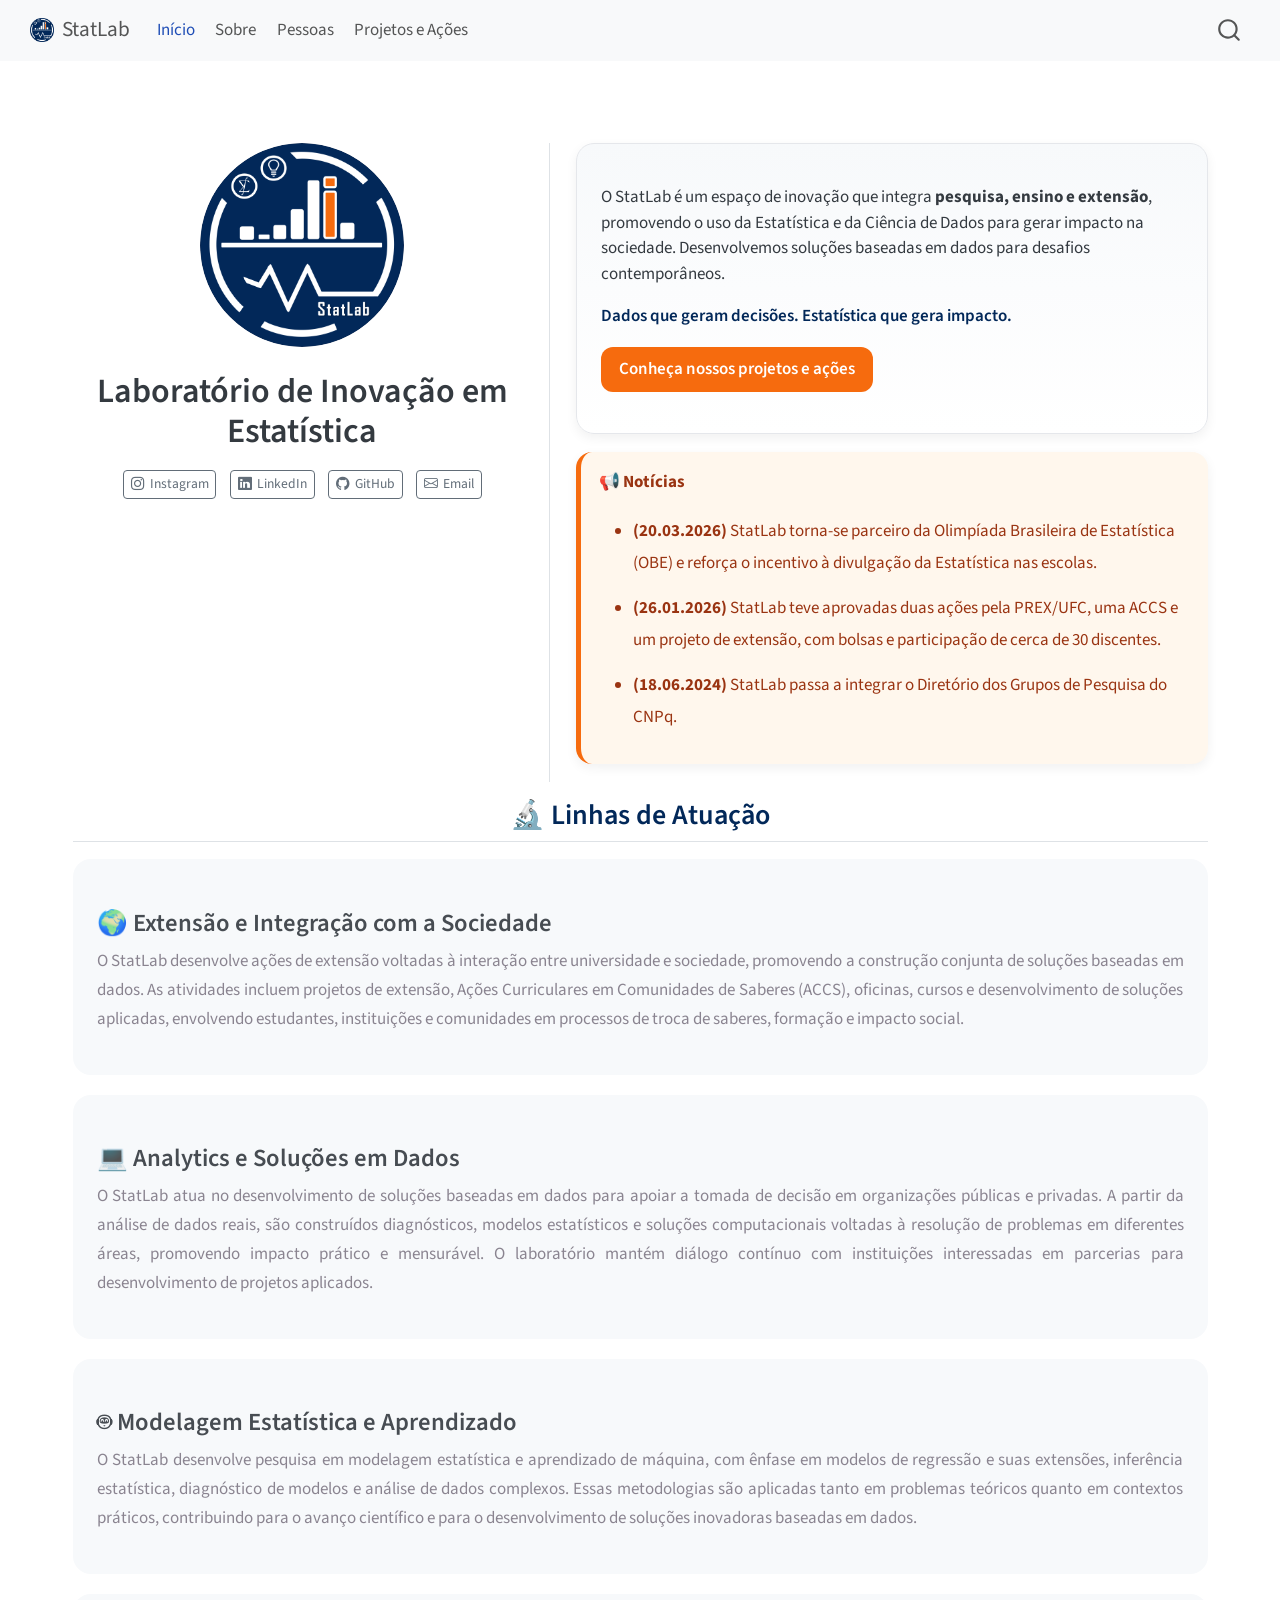
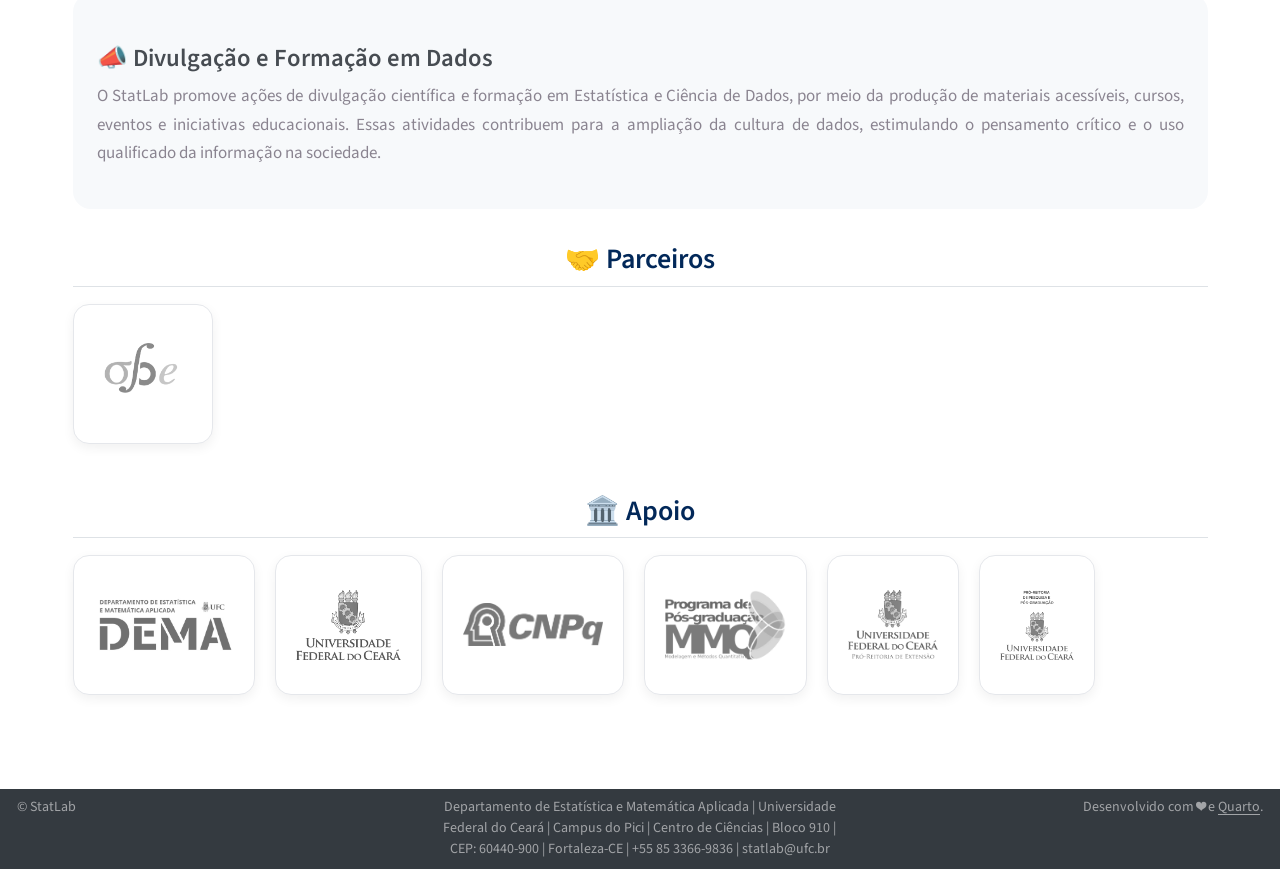
==== commit 6f58c7eb: "Atualiza site" ====
--- a/docs/index.html
+++ b/docs/index.html
@@ -169,9 +169,12 @@
 <p><a href="./projects/" class="botao-statlab">Conheça nossos projetos e ações</a></p>
 </div>
 <div class="aviso-destaque">
-<p><strong>📢 Notícias</strong> - <strong>(20.03.2026)</strong> StatLab torna-se parceiro da Olimpíada Brasileira de Estatística (OBE) e reforça o incentivo à divulgação da Estatística nas escolas.<br>
-- <strong>(26.01.2026)</strong> O StatLab teve aprovadas duas ações de extensão pela PREX/UFC, uma ACCS e um projeto de extensão, com bolsas e participação de cerca de 30 discentes.<br>
-- <strong>(18.06.2024)</strong> O StatLab passa a integrar o Diretório dos Grupos de Pesquisa do CNPq.</p>
+<p><strong>📢 Notícias</strong></p>
+<ul>
+<li><p><strong>(20.03.2026)</strong> StatLab torna-se parceiro da Olimpíada Brasileira de Estatística (OBE) e reforça o incentivo à divulgação da Estatística nas escolas.</p></li>
+<li><p><strong>(26.01.2026)</strong> StatLab teve aprovadas duas ações pela PREX/UFC, uma ACCS e um projeto de extensão, com bolsas e participação de cerca de 30 discentes.</p></li>
+<li><p><strong>(18.06.2024)</strong> StatLab passa a integrar o Diretório dos Grupos de Pesquisa do CNPq.</p></li>
+</ul>
 </div>
 </div></div>
 </div>
